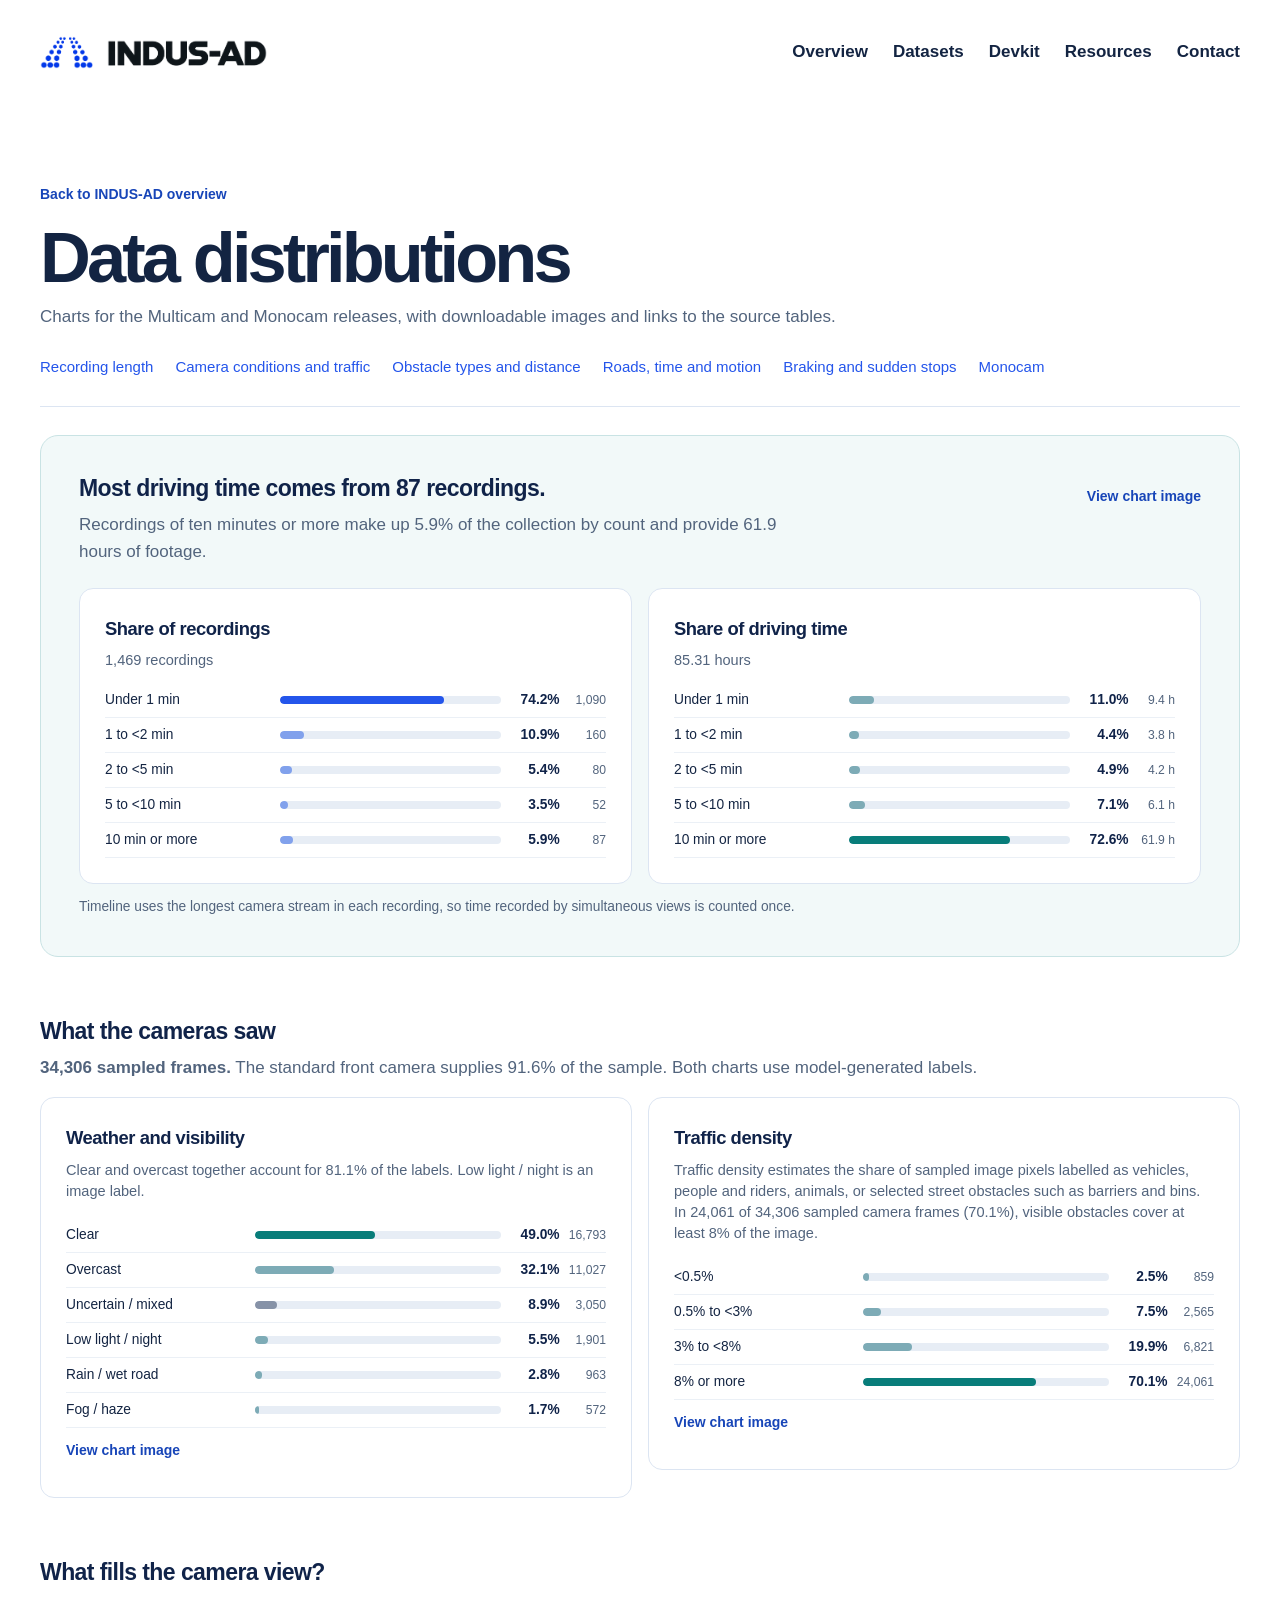
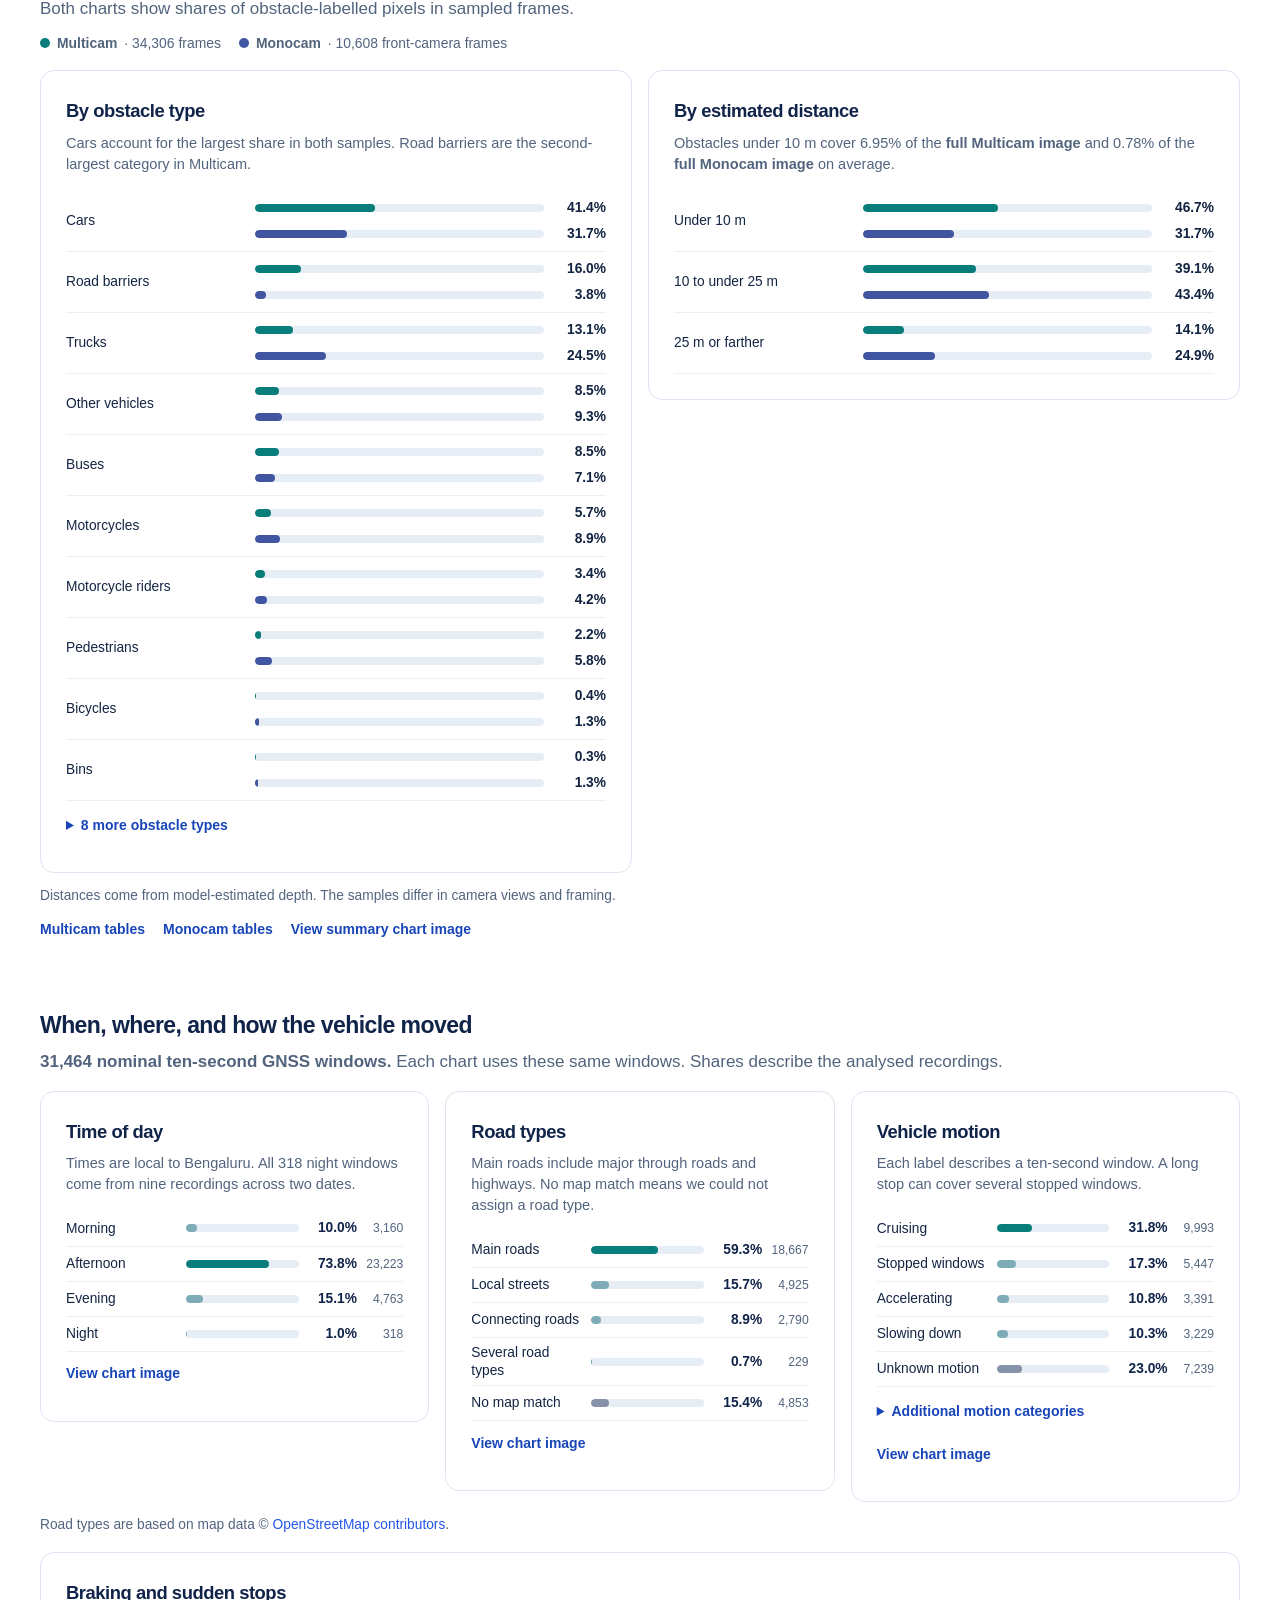
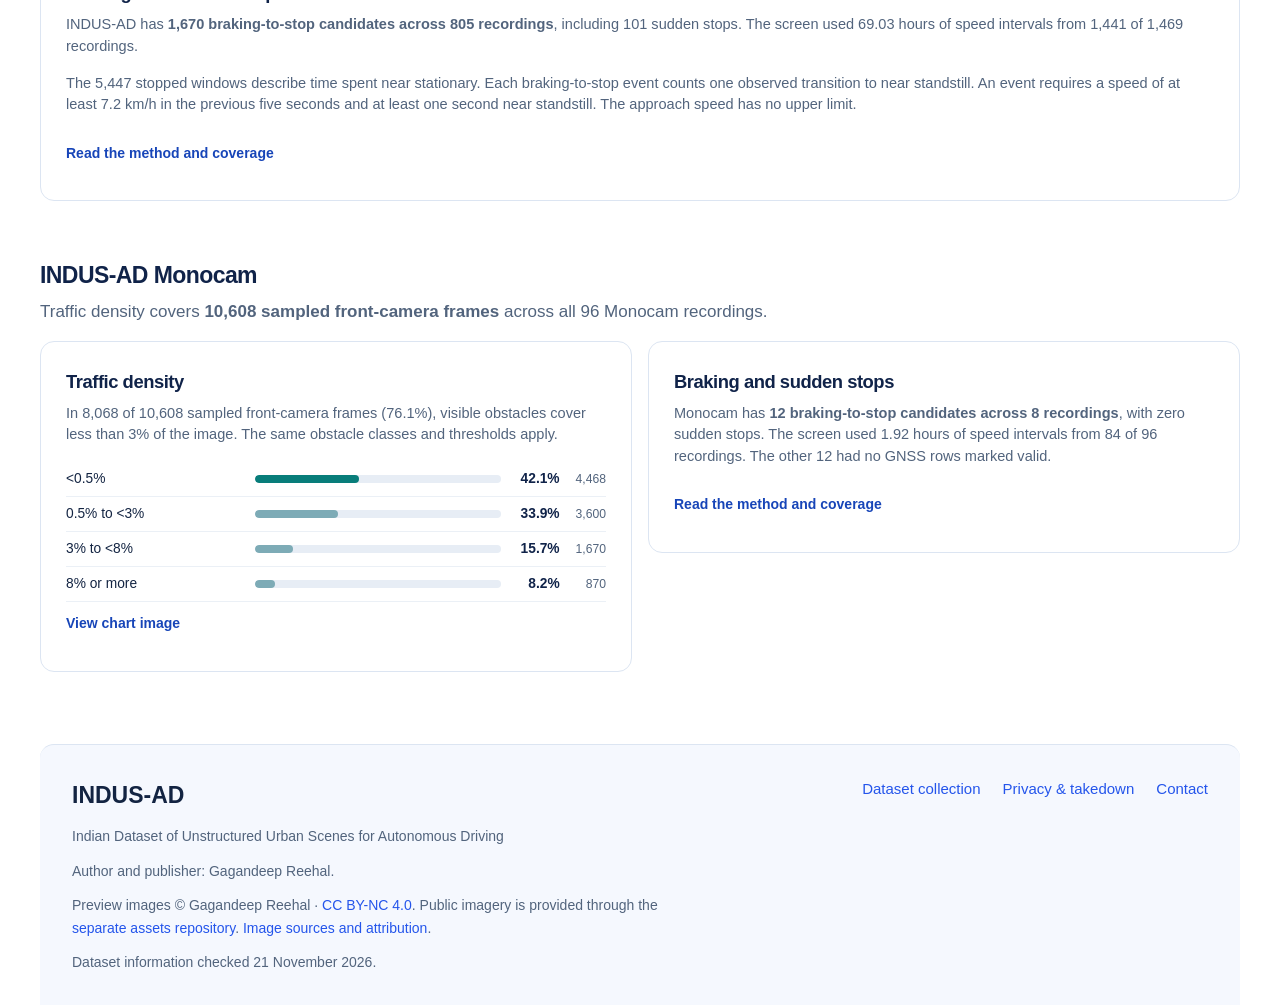
==== distributions.html @ 6dfe4155 "Move dataset distributions to a dedicated page" ====
<!doctype html>
<html lang="en"><head><meta charset="utf-8"><meta name="viewport" content="width=device-width,initial-scale=1"><meta name="description" content="Explore the distributions of recording lengths, camera conditions, obstacles, and vehicle motion in INDUS-AD."><title>Data distributions | INDUS-AD</title><link rel="stylesheet" href="styles.css?v=distributions-page-v1"></head>
<body><a class="skip" href="#main">Skip to content</a><header class="wrap"><a class="brand" href="index.html" aria-label="INDUS-AD home"><span class="brand-symbol" aria-hidden="true"></span><span class="brand-text"><span class="brand-wordmark" aria-hidden="true"></span></span></a><nav aria-label="Main navigation"><a href="index.html#overview">Overview</a><a href="index.html#datasets">Datasets</a><a href="index.html#devkit">Devkit</a><a href="index.html#resources">Resources</a><a href="index.html#contact">Contact</a></nav></header>
<main id="main" class="wrap distribution-section distribution-page">
  <div class="distribution-page-intro">
    <a class="distribution-download" href="index.html#data-distributions">Back to INDUS-AD overview</a>
    <h1>Data distributions</h1>
    <p>Charts for the Multicam and Monocam releases, with downloadable images and links to the source tables.</p>
  </div>
  <nav class="contents" aria-label="On this page">
    <a href="#distribution-length">Recording length</a>
    <a href="#distribution-camera">Camera conditions and traffic</a>
    <a href="#obstacle-types-and-depth">Obstacle types and distance</a>
    <a href="#distribution-gnss">Roads, time and motion</a>
    <a href="#multicam-stop-candidates">Braking and sudden stops</a>
    <a href="#monocam-distributions">Monocam</a>
  </nav>
  <section class="distribution-duration" aria-labelledby="distribution-length">
    <div class="distribution-duration-header">
      <div><h3 id="distribution-length">Most driving time comes from 87 recordings.</h3><p>Recordings of ten minutes or more make up 5.9% of the collection by count and provide 61.9 hours of footage.</p></div>
      <a class="distribution-download" href="assets/distribution/indus-ad-recording-duration.png">View chart image<span class="distribution-visually-hidden"> for recording length</span></a>
    </div>
<div class="distribution-grid distribution-length-grid">
    <article class="distribution-card"><h4>Share of recordings</h4><p class="distribution-card-note">1,469 recordings</p>
      <dl class="distribution-plot">
        <div class="distribution-row"><dt>Under 1 min</dt><dd><span class="distribution-track is-count is-highlighted" aria-hidden="true"><span style="--share:74.2001%"></span></span><span class="distribution-value"><strong>74.2%</strong><span>1,090</span></span></dd></div>
        <div class="distribution-row"><dt>1 to &lt;2 min</dt><dd><span class="distribution-track is-count" aria-hidden="true"><span style="--share:10.8918%"></span></span><span class="distribution-value"><strong>10.9%</strong><span>160</span></span></dd></div>
        <div class="distribution-row"><dt>2 to &lt;5 min</dt><dd><span class="distribution-track is-count" aria-hidden="true"><span style="--share:5.4459%"></span></span><span class="distribution-value"><strong>5.4%</strong><span>80</span></span></dd></div>
        <div class="distribution-row"><dt>5 to &lt;10 min</dt><dd><span class="distribution-track is-count" aria-hidden="true"><span style="--share:3.5398%"></span></span><span class="distribution-value"><strong>3.5%</strong><span>52</span></span></dd></div>
        <div class="distribution-row"><dt>10 min or more</dt><dd><span class="distribution-track is-count" aria-hidden="true"><span style="--share:5.9224%"></span></span><span class="distribution-value"><strong>5.9%</strong><span>87</span></span></dd></div>
      </dl>
    </article>
    <article class="distribution-card"><h4>Share of driving time</h4><p class="distribution-card-note">85.31 hours</p>
      <dl class="distribution-plot">
        <div class="distribution-row"><dt>Under 1 min</dt><dd><span class="distribution-track is-time" aria-hidden="true"><span style="--share:11.0241%"></span></span><span class="distribution-value"><strong>11.0%</strong><span>9.4 h</span></span></dd></div>
        <div class="distribution-row"><dt>1 to &lt;2 min</dt><dd><span class="distribution-track is-time" aria-hidden="true"><span style="--share:4.4006%"></span></span><span class="distribution-value"><strong>4.4%</strong><span>3.8 h</span></span></dd></div>
        <div class="distribution-row"><dt>2 to &lt;5 min</dt><dd><span class="distribution-track is-time" aria-hidden="true"><span style="--share:4.8939%"></span></span><span class="distribution-value"><strong>4.9%</strong><span>4.2 h</span></span></dd></div>
        <div class="distribution-row"><dt>5 to &lt;10 min</dt><dd><span class="distribution-track is-time" aria-hidden="true"><span style="--share:7.1203%"></span></span><span class="distribution-value"><strong>7.1%</strong><span>6.1 h</span></span></dd></div>
        <div class="distribution-row"><dt>10 min or more</dt><dd><span class="distribution-track is-time is-highlighted" aria-hidden="true"><span style="--share:72.5611%"></span></span><span class="distribution-value"><strong>72.6%</strong><span>61.9 h</span></span></dd></div>
      </dl>
    </article>
    </div>
    <p class="distribution-footnote">Timeline uses the longest camera stream in each recording, so time recorded by simultaneous views is counted once.</p>
  </section>

  <section class="distribution-group" aria-labelledby="distribution-camera">
    <h3 id="distribution-camera">What the cameras saw</h3>
    <p class="distribution-sample"><strong>34,306 sampled frames.</strong> The standard front camera supplies 91.6% of the sample. Both charts use model-generated labels.</p>
    <div class="distribution-grid">
    <article class="distribution-card" aria-labelledby="indus-ad-camera-conditions">
      <h4 id="indus-ad-camera-conditions">Weather and visibility</h4>
      <p class="distribution-card-note">Clear and overcast together account for 81.1% of the labels. Low light / night is an image label.</p>
      <dl class="distribution-plot">
        <div class="distribution-row"><dt>Clear</dt><dd><span class="distribution-track is-highlighted" aria-hidden="true"><span style="--share:48.9506%"></span></span><span class="distribution-value"><strong>49.0%</strong><span>16,793</span></span></dd></div>
        <div class="distribution-row"><dt>Overcast</dt><dd><span class="distribution-track" aria-hidden="true"><span style="--share:32.1431%"></span></span><span class="distribution-value"><strong>32.1%</strong><span>11,027</span></span></dd></div>
        <div class="distribution-row"><dt>Uncertain / mixed</dt><dd><span class="distribution-track is-unknown" aria-hidden="true"><span style="--share:8.8906%"></span></span><span class="distribution-value"><strong>8.9%</strong><span>3,050</span></span></dd></div>
        <div class="distribution-row"><dt>Low light / night</dt><dd><span class="distribution-track" aria-hidden="true"><span style="--share:5.5413%"></span></span><span class="distribution-value"><strong>5.5%</strong><span>1,901</span></span></dd></div>
        <div class="distribution-row"><dt>Rain / wet road</dt><dd><span class="distribution-track" aria-hidden="true"><span style="--share:2.8071%"></span></span><span class="distribution-value"><strong>2.8%</strong><span>963</span></span></dd></div>
        <div class="distribution-row"><dt>Fog / haze</dt><dd><span class="distribution-track" aria-hidden="true"><span style="--share:1.6673%"></span></span><span class="distribution-value"><strong>1.7%</strong><span>572</span></span></dd></div>
      </dl>
      <a class="distribution-download" href="assets/distribution/indus-ad-camera-conditions.png">View chart image<span class="distribution-visually-hidden"> for weather and visibility</span></a>
    </article>
    <article class="distribution-card" aria-labelledby="indus-ad-traffic-density">
      <h4 id="indus-ad-traffic-density">Traffic density</h4>
      <p class="distribution-card-note">Traffic density estimates the share of sampled image pixels labelled as vehicles, people and riders, animals, or selected street obstacles such as barriers and bins. In 24,061 of 34,306 sampled camera frames (70.1%), visible obstacles cover at least 8% of the image.</p>
      <dl class="distribution-plot">
        <div class="distribution-row"><dt>&lt;0.5%</dt><dd><span class="distribution-track" aria-hidden="true"><span style="--share:2.5039%"></span></span><span class="distribution-value"><strong>2.5%</strong><span>859</span></span></dd></div>
        <div class="distribution-row"><dt>0.5% to &lt;3%</dt><dd><span class="distribution-track" aria-hidden="true"><span style="--share:7.4768%"></span></span><span class="distribution-value"><strong>7.5%</strong><span>2,565</span></span></dd></div>
        <div class="distribution-row"><dt>3% to &lt;8%</dt><dd><span class="distribution-track" aria-hidden="true"><span style="--share:19.8828%"></span></span><span class="distribution-value"><strong>19.9%</strong><span>6,821</span></span></dd></div>
        <div class="distribution-row"><dt>8% or more</dt><dd><span class="distribution-track is-highlighted" aria-hidden="true"><span style="--share:70.1364%"></span></span><span class="distribution-value"><strong>70.1%</strong><span>24,061</span></span></dd></div>
      </dl>
      <a class="distribution-download" href="assets/distribution/indus-ad-traffic-density.png">View chart image<span class="distribution-visually-hidden"> for traffic density</span></a>
    </article>
    </div>
  </section>

  <section id="obstacle-types-and-depth" class="distribution-group" aria-labelledby="obstacle-types-depth-heading">
    <h3 id="obstacle-types-depth-heading">What fills the camera view?</h3>
    <p class="distribution-sample">Both charts show shares of obstacle-labelled pixels in sampled frames.</p>
    <p class="obstacle-series"><span><i aria-hidden="true"></i><strong>Multicam</strong> · 34,306 frames</span><span><i aria-hidden="true"></i><strong>Monocam</strong> · 10,608 front-camera frames</span></p>
    <div class="distribution-grid obstacle-grid">
      <article class="distribution-card" aria-labelledby="obstacle-by-type">
        <h4 id="obstacle-by-type">By obstacle type</h4>
        <p class="distribution-card-note">Cars account for the largest share in both samples. Road barriers are the second-largest category in Multicam.</p>
        <dl class="distribution-plot">
          <div class="distribution-row"><dt>Cars</dt><dd>
            <div class="obstacle-bar"><span class="distribution-visually-hidden">Multicam</span><span class="distribution-track" aria-hidden="true"><span style="--share:41.35824%"></span></span><strong>41.4%</strong></div>
            <div class="obstacle-bar"><span class="distribution-visually-hidden">Monocam</span><span class="distribution-track" aria-hidden="true"><span style="--share:31.73736%"></span></span><strong>31.7%</strong></div>
          </dd></div>
          <div class="distribution-row"><dt>Road barriers</dt><dd>
            <div class="obstacle-bar"><span class="distribution-visually-hidden">Multicam</span><span class="distribution-track" aria-hidden="true"><span style="--share:15.95121%"></span></span><strong>16.0%</strong></div>
            <div class="obstacle-bar"><span class="distribution-visually-hidden">Monocam</span><span class="distribution-track" aria-hidden="true"><span style="--share:3.79525%"></span></span><strong>3.8%</strong></div>
          </dd></div>
          <div class="distribution-row"><dt>Trucks</dt><dd>
            <div class="obstacle-bar"><span class="distribution-visually-hidden">Multicam</span><span class="distribution-track" aria-hidden="true"><span style="--share:13.11931%"></span></span><strong>13.1%</strong></div>
            <div class="obstacle-bar"><span class="distribution-visually-hidden">Monocam</span><span class="distribution-track" aria-hidden="true"><span style="--share:24.47893%"></span></span><strong>24.5%</strong></div>
          </dd></div>
          <div class="distribution-row"><dt>Other vehicles</dt><dd>
            <div class="obstacle-bar"><span class="distribution-visually-hidden">Multicam</span><span class="distribution-track" aria-hidden="true"><span style="--share:8.53051%"></span></span><strong>8.5%</strong></div>
            <div class="obstacle-bar"><span class="distribution-visually-hidden">Monocam</span><span class="distribution-track" aria-hidden="true"><span style="--share:9.27227%"></span></span><strong>9.3%</strong></div>
          </dd></div>
          <div class="distribution-row"><dt>Buses</dt><dd>
            <div class="obstacle-bar"><span class="distribution-visually-hidden">Multicam</span><span class="distribution-track" aria-hidden="true"><span style="--share:8.47245%"></span></span><strong>8.5%</strong></div>
            <div class="obstacle-bar"><span class="distribution-visually-hidden">Monocam</span><span class="distribution-track" aria-hidden="true"><span style="--share:7.12486%"></span></span><strong>7.1%</strong></div>
          </dd></div>
          <div class="distribution-row"><dt>Motorcycles</dt><dd>
            <div class="obstacle-bar"><span class="distribution-visually-hidden">Multicam</span><span class="distribution-track" aria-hidden="true"><span style="--share:5.72978%"></span></span><strong>5.7%</strong></div>
            <div class="obstacle-bar"><span class="distribution-visually-hidden">Monocam</span><span class="distribution-track" aria-hidden="true"><span style="--share:8.87307%"></span></span><strong>8.9%</strong></div>
          </dd></div>
          <div class="distribution-row"><dt>Motorcycle riders</dt><dd>
            <div class="obstacle-bar"><span class="distribution-visually-hidden">Multicam</span><span class="distribution-track" aria-hidden="true"><span style="--share:3.42785%"></span></span><strong>3.4%</strong></div>
            <div class="obstacle-bar"><span class="distribution-visually-hidden">Monocam</span><span class="distribution-track" aria-hidden="true"><span style="--share:4.22198%"></span></span><strong>4.2%</strong></div>
          </dd></div>
          <div class="distribution-row"><dt>Pedestrians</dt><dd>
            <div class="obstacle-bar"><span class="distribution-visually-hidden">Multicam</span><span class="distribution-track" aria-hidden="true"><span style="--share:2.20844%"></span></span><strong>2.2%</strong></div>
            <div class="obstacle-bar"><span class="distribution-visually-hidden">Monocam</span><span class="distribution-track" aria-hidden="true"><span style="--share:5.81329%"></span></span><strong>5.8%</strong></div>
          </dd></div>
          <div class="distribution-row"><dt>Bicycles</dt><dd>
            <div class="obstacle-bar"><span class="distribution-visually-hidden">Multicam</span><span class="distribution-track" aria-hidden="true"><span style="--share:0.42766%"></span></span><strong>0.4%</strong></div>
            <div class="obstacle-bar"><span class="distribution-visually-hidden">Monocam</span><span class="distribution-track" aria-hidden="true"><span style="--share:1.33196%"></span></span><strong>1.3%</strong></div>
          </dd></div>
          <div class="distribution-row"><dt>Bins</dt><dd>
            <div class="obstacle-bar"><span class="distribution-visually-hidden">Multicam</span><span class="distribution-track" aria-hidden="true"><span style="--share:0.26615%"></span></span><strong>0.3%</strong></div>
            <div class="obstacle-bar"><span class="distribution-visually-hidden">Monocam</span><span class="distribution-track" aria-hidden="true"><span style="--share:1.25368%"></span></span><strong>1.3%</strong></div>
          </dd></div>
        </dl>
        <details class="distribution-details">
          <summary>8 more obstacle types</summary>
          <dl class="distribution-plot">
            <div class="distribution-row"><dt>Cyclists</dt><dd>
              <div class="obstacle-bar"><span class="distribution-visually-hidden">Multicam</span><span class="distribution-track" aria-hidden="true"><span style="--share:0.21154%"></span></span><strong>0.2%</strong></div>
              <div class="obstacle-bar"><span class="distribution-visually-hidden">Monocam</span><span class="distribution-track" aria-hidden="true"><span style="--share:0.90882%"></span></span><strong>0.9%</strong></div>
            </dd></div>
            <div class="distribution-row"><dt>Other riders</dt><dd>
              <div class="obstacle-bar"><span class="distribution-visually-hidden">Multicam</span><span class="distribution-track" aria-hidden="true"><span style="--share:0.08562%"></span></span><strong>&lt;0.1%</strong></div>
              <div class="obstacle-bar"><span class="distribution-visually-hidden">Monocam</span><span class="distribution-track" aria-hidden="true"><span style="--share:0.08832%"></span></span><strong>&lt;0.1%</strong></div>
            </dd></div>
            <div class="distribution-row"><dt>Slow wheeled vehicles</dt><dd>
              <div class="obstacle-bar"><span class="distribution-visually-hidden">Multicam</span><span class="distribution-track" aria-hidden="true"><span style="--share:0.12474%"></span></span><strong>0.1%</strong></div>
              <div class="obstacle-bar"><span class="distribution-visually-hidden">Monocam</span><span class="distribution-track" aria-hidden="true"><span style="--share:0.46331%"></span></span><strong>0.5%</strong></div>
            </dd></div>
            <div class="distribution-row"><dt>Ground animals</dt><dd>
              <div class="obstacle-bar"><span class="distribution-visually-hidden">Multicam</span><span class="distribution-track" aria-hidden="true"><span style="--share:0.02039%"></span></span><strong>&lt;0.1%</strong></div>
              <div class="obstacle-bar"><span class="distribution-visually-hidden">Monocam</span><span class="distribution-track" aria-hidden="true"><span style="--share:0.60222%"></span></span><strong>0.6%</strong></div>
            </dd></div>
            <div class="distribution-row"><dt>Birds</dt><dd>
              <div class="obstacle-bar"><span class="distribution-visually-hidden">Multicam</span><span class="distribution-track" aria-hidden="true"><span style="--share:0.00249%"></span></span><strong>&lt;0.1%</strong></div>
              <div class="obstacle-bar"><span class="distribution-visually-hidden">Monocam</span><span class="distribution-track" aria-hidden="true"><span style="--share:0.02910%"></span></span><strong>&lt;0.1%</strong></div>
            </dd></div>
            <div class="distribution-row"><dt>Caravans</dt><dd>
              <div class="obstacle-bar"><span class="distribution-visually-hidden">Multicam</span><span class="distribution-track" aria-hidden="true"><span style="--share:0.03092%"></span></span><strong>&lt;0.1%</strong></div>
              <div class="obstacle-bar"><span class="distribution-visually-hidden">Monocam</span><span class="distribution-track" aria-hidden="true"><span style="--share:0.00005%"></span></span><strong>&lt;0.1%</strong></div>
            </dd></div>
            <div class="distribution-row"><dt>Trailers</dt><dd>
              <div class="obstacle-bar"><span class="distribution-visually-hidden">Multicam</span><span class="distribution-track" aria-hidden="true"><span style="--share:0.01275%"></span></span><strong>&lt;0.1%</strong></div>
              <div class="obstacle-bar"><span class="distribution-visually-hidden">Monocam</span><span class="distribution-track" aria-hidden="true"><span style="--share:0.00470%"></span></span><strong>&lt;0.1%</strong></div>
            </dd></div>
            <div class="distribution-row"><dt>Rail vehicles</dt><dd>
              <div class="obstacle-bar"><span class="distribution-visually-hidden">Multicam</span><span class="distribution-track" aria-hidden="true"><span style="--share:0.01996%"></span></span><strong>&lt;0.1%</strong></div>
              <div class="obstacle-bar"><span class="distribution-visually-hidden">Monocam</span><span class="distribution-track" aria-hidden="true"><span style="--share:0.00082%"></span></span><strong>&lt;0.1%</strong></div>
            </dd></div>
          </dl>
        </details>
      </article>
      <article class="distribution-card" aria-labelledby="obstacle-by-distance">
        <h4 id="obstacle-by-distance">By estimated distance</h4>
        <p class="distribution-card-note">Obstacles under 10 m cover 6.95% of the <strong>full Multicam image</strong> and 0.78% of the <strong>full Monocam image</strong> on average.</p>
        <dl class="distribution-plot">
        <div class="distribution-row"><dt>Under 10 m</dt><dd>
          <div class="obstacle-bar"><span class="distribution-visually-hidden">Multicam</span><span class="distribution-track" aria-hidden="true"><span style="--share:46.74202%"></span></span><strong>46.7%</strong></div>
          <div class="obstacle-bar"><span class="distribution-visually-hidden">Monocam</span><span class="distribution-track" aria-hidden="true"><span style="--share:31.69017%"></span></span><strong>31.7%</strong></div>
        </dd></div>
        <div class="distribution-row"><dt>10 to under 25 m</dt><dd>
          <div class="obstacle-bar"><span class="distribution-visually-hidden">Multicam</span><span class="distribution-track" aria-hidden="true"><span style="--share:39.11504%"></span></span><strong>39.1%</strong></div>
          <div class="obstacle-bar"><span class="distribution-visually-hidden">Monocam</span><span class="distribution-track" aria-hidden="true"><span style="--share:43.42928%"></span></span><strong>43.4%</strong></div>
        </dd></div>
        <div class="distribution-row"><dt>25 m or farther</dt><dd>
          <div class="obstacle-bar"><span class="distribution-visually-hidden">Multicam</span><span class="distribution-track" aria-hidden="true"><span style="--share:14.14294%"></span></span><strong>14.1%</strong></div>
          <div class="obstacle-bar"><span class="distribution-visually-hidden">Monocam</span><span class="distribution-track" aria-hidden="true"><span style="--share:24.88055%"></span></span><strong>24.9%</strong></div>
        </dd></div>
        </dl>
      </article>
    </div>
    <p class="distribution-footnote">Distances come from model-estimated depth. The samples differ in camera views and framing.</p>
    <div class="obstacle-downloads">
      <a class="distribution-download" href="https://huggingface.co/datasets/gagandeepreehal/indus-ad/tree/main/data/annotations/scenario/depth-aware/v1">Multicam tables</a>
      <a class="distribution-download" href="https://huggingface.co/datasets/gagandeepreehal/indus-ad-monocam/tree/main/data/annotations/scenario/depth-aware/v1">Monocam tables</a>
      <a class="distribution-download" href="assets/distribution/obstacle-type-and-distance.png">View summary chart image</a>
    </div>
  </section>

  <section class="distribution-group" aria-labelledby="distribution-gnss">
    <h3 id="distribution-gnss">When, where, and how the vehicle moved</h3>
    <p class="distribution-sample"><strong>31,464 nominal ten-second GNSS windows.</strong> Each chart uses these same windows. Shares describe the analysed recordings.</p>
    <div class="distribution-grid distribution-grid-three">
    <article class="distribution-card" aria-labelledby="indus-ad-time-of-day">
      <h4 id="indus-ad-time-of-day">Time of day</h4>
      <p class="distribution-card-note">Times are local to Bengaluru. All 318 night windows come from nine recordings across two dates.</p>
      <dl class="distribution-plot">
        <div class="distribution-row"><dt>Morning</dt><dd><span class="distribution-track" aria-hidden="true"><span style="--share:10.0432%"></span></span><span class="distribution-value"><strong>10.0%</strong><span>3,160</span></span></dd></div>
        <div class="distribution-row"><dt>Afternoon</dt><dd><span class="distribution-track is-highlighted" aria-hidden="true"><span style="--share:73.8082%"></span></span><span class="distribution-value"><strong>73.8%</strong><span>23,223</span></span></dd></div>
        <div class="distribution-row"><dt>Evening</dt><dd><span class="distribution-track" aria-hidden="true"><span style="--share:15.1379%"></span></span><span class="distribution-value"><strong>15.1%</strong><span>4,763</span></span></dd></div>
        <div class="distribution-row"><dt>Night</dt><dd><span class="distribution-track" aria-hidden="true"><span style="--share:1.0107%"></span></span><span class="distribution-value"><strong>1.0%</strong><span>318</span></span></dd></div>
      </dl>
      <a class="distribution-download" href="assets/distribution/indus-ad-time-of-day.png">View chart image<span class="distribution-visually-hidden"> for time of day</span></a>
    </article>
    <article class="distribution-card" aria-labelledby="indus-ad-road-context">
      <h4 id="indus-ad-road-context">Road types</h4>
      <p class="distribution-card-note">Main roads include major through roads and highways. No map match means we could not assign a road type.</p>
      <dl class="distribution-plot">
        <div class="distribution-row"><dt>Main roads</dt><dd><span class="distribution-track is-highlighted" aria-hidden="true"><span style="--share:59.3281%"></span></span><span class="distribution-value"><strong>59.3%</strong><span>18,667</span></span></dd></div>
        <div class="distribution-row"><dt>Local streets</dt><dd><span class="distribution-track" aria-hidden="true"><span style="--share:15.6528%"></span></span><span class="distribution-value"><strong>15.7%</strong><span>4,925</span></span></dd></div>
        <div class="distribution-row"><dt>Connecting roads</dt><dd><span class="distribution-track" aria-hidden="true"><span style="--share:8.8673%"></span></span><span class="distribution-value"><strong>8.9%</strong><span>2,790</span></span></dd></div>
        <div class="distribution-row"><dt>Several road types</dt><dd><span class="distribution-track" aria-hidden="true"><span style="--share:0.7278%"></span></span><span class="distribution-value"><strong>0.7%</strong><span>229</span></span></dd></div>
        <div class="distribution-row"><dt>No map match</dt><dd><span class="distribution-track is-unknown" aria-hidden="true"><span style="--share:15.4240%"></span></span><span class="distribution-value"><strong>15.4%</strong><span>4,853</span></span></dd></div>
      </dl>
      <a class="distribution-download" href="assets/distribution/indus-ad-road-context.png">View chart image<span class="distribution-visually-hidden"> for road types</span></a>
    </article>
    <article class="distribution-card" aria-labelledby="indus-ad-gnss-motion">
      <h4 id="indus-ad-gnss-motion">Vehicle motion</h4>
      <p class="distribution-card-note">Each label describes a ten-second window. A long stop can cover several stopped windows.</p>
      <dl class="distribution-plot">
        <div class="distribution-row"><dt>Cruising</dt><dd><span class="distribution-track is-highlighted" aria-hidden="true"><span style="--share:31.7601%"></span></span><span class="distribution-value"><strong>31.8%</strong><span>9,993</span></span></dd></div>
        <div class="distribution-row"><dt>Stopped windows</dt><dd><span class="distribution-track" aria-hidden="true"><span style="--share:17.3118%"></span></span><span class="distribution-value"><strong>17.3%</strong><span>5,447</span></span></dd></div>
        <div class="distribution-row"><dt>Accelerating</dt><dd><span class="distribution-track" aria-hidden="true"><span style="--share:10.7774%"></span></span><span class="distribution-value"><strong>10.8%</strong><span>3,391</span></span></dd></div>
        <div class="distribution-row"><dt>Slowing down</dt><dd><span class="distribution-track" aria-hidden="true"><span style="--share:10.2625%"></span></span><span class="distribution-value"><strong>10.3%</strong><span>3,229</span></span></dd></div>
        <div class="distribution-row"><dt>Unknown motion</dt><dd><span class="distribution-track is-unknown" aria-hidden="true"><span style="--share:23.0072%"></span></span><span class="distribution-value"><strong>23.0%</strong><span>7,239</span></span></dd></div>
      </dl>
      <details class="distribution-details"><summary>Additional motion categories</summary>
      <dl class="distribution-plot">
        <div class="distribution-row"><dt>Other motion</dt><dd><span class="distribution-track" aria-hidden="true"><span style="--share:2.8445%"></span></span><span class="distribution-value"><strong>2.8%</strong><span>895</span></span></dd></div>
        <div class="distribution-row"><dt>Stopping windows</dt><dd><span class="distribution-track" aria-hidden="true"><span style="--share:2.2534%"></span></span><span class="distribution-value"><strong>2.3%</strong><span>709</span></span></dd></div>
        <div class="distribution-row"><dt>Starting</dt><dd><span class="distribution-track" aria-hidden="true"><span style="--share:1.6686%"></span></span><span class="distribution-value"><strong>1.7%</strong><span>525</span></span></dd></div>
        <div class="distribution-row"><dt>Left turn</dt><dd><span class="distribution-track" aria-hidden="true"><span style="--share:0.0604%"></span></span><span class="distribution-value"><strong>0.1%</strong><span>19</span></span></dd></div>
        <div class="distribution-row"><dt>Right turn</dt><dd><span class="distribution-track" aria-hidden="true"><span style="--share:0.0509%"></span></span><span class="distribution-value"><strong>0.1%</strong><span>16</span></span></dd></div>
        <div class="distribution-row"><dt>U-turn</dt><dd><span class="distribution-track" aria-hidden="true"><span style="--share:0.0032%"></span></span><span class="distribution-value"><strong>&lt;0.1%</strong><span>1</span></span></dd></div>
      </dl>
      </details>
      <a class="distribution-download" href="assets/distribution/indus-ad-gnss-motion.png">View chart image<span class="distribution-visually-hidden"> for vehicle motion</span></a>
    </article>
    </div>
    <p class="distribution-footnote">Road types are based on map data © <a href="https://www.openstreetmap.org/copyright">OpenStreetMap contributors</a>.</p>
  </section>

  <article id="multicam-stop-candidates" class="distribution-card" aria-labelledby="multicam-stops-heading">
    <h4 id="multicam-stops-heading">Braking and sudden stops</h4>
    <p class="distribution-card-note">INDUS-AD has <strong>1,670 braking-to-stop candidates across 805 recordings</strong>, including 101 sudden stops. The screen used 69.03 hours of speed intervals from 1,441 of 1,469 recordings.</p>
    <p class="distribution-card-note">The 5,447 stopped windows describe time spent near stationary. Each braking-to-stop event counts one observed transition to near standstill. An event requires a speed of at least 7.2 km/h in the previous five seconds and at least one second near standstill. The approach speed has no upper limit.</p>
    <a class="distribution-download" href="https://huggingface.co/datasets/gagandeepreehal/indus-ad#traffic-density-and-stop-candidates">Read the method and coverage</a>
  </article>

  <section id="monocam-distributions" class="distribution-group" aria-labelledby="distribution-monocam">
    <h3 id="distribution-monocam">INDUS-AD Monocam</h3>
    <p class="distribution-sample">Traffic density covers <strong>10,608 sampled front-camera frames</strong> across all 96 Monocam recordings.</p>
    <div class="distribution-grid">
    <article class="distribution-card" aria-labelledby="monocam-traffic-density">
      <h4 id="monocam-traffic-density">Traffic density</h4>
      <p class="distribution-card-note">In 8,068 of 10,608 sampled front-camera frames (76.1%), visible obstacles cover less than 3% of the image. The same obstacle classes and thresholds apply.</p>
      <dl class="distribution-plot">
        <div class="distribution-row"><dt>&lt;0.5%</dt><dd><span class="distribution-track is-highlighted" aria-hidden="true"><span style="--share:42.1192%"></span></span><span class="distribution-value"><strong>42.1%</strong><span>4,468</span></span></dd></div>
        <div class="distribution-row"><dt>0.5% to &lt;3%</dt><dd><span class="distribution-track" aria-hidden="true"><span style="--share:33.9367%"></span></span><span class="distribution-value"><strong>33.9%</strong><span>3,600</span></span></dd></div>
        <div class="distribution-row"><dt>3% to &lt;8%</dt><dd><span class="distribution-track" aria-hidden="true"><span style="--share:15.7428%"></span></span><span class="distribution-value"><strong>15.7%</strong><span>1,670</span></span></dd></div>
        <div class="distribution-row"><dt>8% or more</dt><dd><span class="distribution-track" aria-hidden="true"><span style="--share:8.2014%"></span></span><span class="distribution-value"><strong>8.2%</strong><span>870</span></span></dd></div>
      </dl>
      <a class="distribution-download" href="assets/distribution/indus-ad-monocam-traffic-density.png">View chart image<span class="distribution-visually-hidden"> for Monocam traffic density</span></a>
    </article>
    <article class="distribution-card" aria-labelledby="monocam-stops">
      <h4 id="monocam-stops">Braking and sudden stops</h4>
      <p class="distribution-card-note">Monocam has <strong>12 braking-to-stop candidates across 8 recordings</strong>, with zero sudden stops. The screen used 1.92 hours of speed intervals from 84 of 96 recordings. The other 12 had no GNSS rows marked valid.</p>
      <a class="distribution-download" href="https://huggingface.co/datasets/gagandeepreehal/indus-ad-monocam#traffic-density-and-stop-candidates">Read the method and coverage</a>
    </article>
    </div>
  </section>
</main>
<footer class="wrap"><div><strong>INDUS-AD</strong><p>Indian Dataset of Unstructured Urban Scenes for Autonomous Driving</p><p>Author and publisher: Gagandeep Reehal.</p><p>Preview images © Gagandeep Reehal · <a href="https://creativecommons.org/licenses/by-nc/4.0/">CC BY-NC 4.0</a>. Public imagery is provided through the <a href="https://huggingface.co/datasets/gagandeepreehal/indus-ad-assets">separate assets repository</a>. <a href="collateral/ASSET_SOURCES.html">Image sources and attribution</a>.</p><p>Dataset information checked 21 November 2026.</p></div><nav aria-label="Footer"><a href="https://huggingface.co/collections/gagandeepreehal/indus-ad-the-largest-indian-autonomous-driving-dataset-6a8f637b09378311848e9835">Dataset collection</a><a href="collateral/DATASET_PRIVACY_AND_TAKEDOWN.html">Privacy &amp; takedown</a><a href="index.html#contact">Contact</a></nav></footer><script src="site.js" defer></script></body></html>
---- styles.css ----
:root{--ink:#101820;--blue:#164bfa;--line:#d3d7df;--muted:#52606d;--navy:#091535}*{box-sizing:border-box}html{scroll-behavior:smooth;scroll-padding-top:30px}body{margin:0;background:#fff;color:var(--ink);font-family:Arial,Helvetica,sans-serif;font-size:17px;line-height:1.6}.wrap{width:min(1280px,calc(100% - 80px));margin-inline:auto}a{color:var(--blue);text-decoration:none}a:hover{text-decoration:underline;text-underline-offset:5px}a:focus-visible{outline:3px solid var(--blue);outline-offset:6px}.skip{position:absolute;top:-80px;left:20px;background:white;padding:12px;z-index:5}.skip:focus{top:10px}header{min-height:104px;display:flex;align-items:center;justify-content:space-between;border-bottom:1px solid var(--line)}.brand{display:flex;align-items:center}.brand img{width:220px;height:66px;object-fit:contain;object-position:left}nav{display:flex;gap:32px}header nav a{color:var(--ink);font-weight:600}h1,h2,h3,p,figure{margin:0}h1{font-size:clamp(48px,5.5vw,80px);line-height:1.01;letter-spacing:-.055em;font-weight:750}h2{font-size:clamp(32px,3vw,44px);line-height:1.12;letter-spacing:-.035em}h3{font-size:23px;line-height:1.3;letter-spacing:-.025em}p+p{margin-top:20px}.hero{display:grid;grid-template-columns:1fr 1.12fr;align-items:center;gap:54px;padding-top:74px;padding-bottom:76px}.lead{font-size:23px;line-height:1.45;margin-top:28px;max-width:490px}.actions{display:flex;flex-wrap:wrap;gap:14px;margin-top:36px}.button{display:inline-flex;align-items:center;justify-content:center;padding:15px 22px;background:var(--blue);color:white;border:1px solid var(--blue);font-size:17px;font-weight:700;line-height:1.4;transition:background .16s}.button:hover{background:#1036b7;text-decoration:none}.outline{color:var(--blue);background:white}.outline:hover{background:#eef2ff}.hero figure img{width:100%;height:auto;display:block}figcaption{font-size:14px;color:var(--muted);margin-top:12px}.features{border-top:1px solid var(--line);border-bottom:1px solid var(--line);padding-block:40px;display:grid;grid-template-columns:repeat(3,1fr);gap:44px}.features h2{font-size:25px;letter-spacing:-.03em;margin-bottom:15px}.story,.access{display:grid;grid-template-columns:.95fr 1.05fr;gap:100px;padding-block:90px}.story h2,.access h2{max-width:450px}.muted,.note{color:var(--muted)}.datasets{padding-top:20px;padding-bottom:65px}.datasets h2{margin-bottom:32px}.resource{display:grid;grid-template-columns:1fr 1.3fr auto;gap:24px;align-items:center;padding:22px 0;border-bottom:1px solid var(--line)}.resource a{font-weight:600}.note{font-size:15px;margin-top:20px}.research{padding-top:25px;padding-bottom:85px;display:grid;grid-template-columns:1fr 1fr;gap:72px;align-items:center}.research h2{margin-bottom:26px}.research img{display:block;width:100%;height:auto}.devkit{background:var(--navy);color:white;padding-block:64px}.devkit h2{max-width:1000px}.devkit p{max-width:900px;font-size:22px;margin-top:22px}.devkit .button{margin-top:28px}.light{background:white;color:var(--blue);border-color:white}.light:hover{background:#e9edff}.devkit .fine{font-size:14px;line-height:1.7;color:#c5cfe6;margin-top:26px}.text-link{display:inline-block;font-weight:700;margin-top:25px}footer{border-top:1px solid var(--line);padding-block:34px 44px;display:grid;grid-template-columns:1.2fr 1fr;gap:60px}footer strong{font-size:23px}footer p{font-size:14px;color:var(--muted);margin-top:12px}footer nav{font-size:15px;justify-content:flex-end;align-items:flex-start;gap:22px;flex-wrap:wrap}.sr-only{position:absolute;width:1px;height:1px;padding:0;margin:-1px;overflow:hidden;clip:rect(0,0,0,0);white-space:nowrap;border:0}@media(max-width:900px){.wrap{width:calc(100% - 40px)}.hero{gap:28px}.actions{gap:10px}.button{padding:13px 15px}.story,.access{gap:45px}.research{gap:35px}.features{gap:25px}footer{grid-template-columns:1fr}footer nav{justify-content:flex-start}}@media(max-width:620px){header{min-height:85px}.brand img{width:146px;height:45px}header nav{gap:16px;font-size:14px}.hero{grid-template-columns:1fr;padding-block:45px;gap:35px}h1{font-size:clamp(48px,11vw,68px)}.lead{font-size:21px}.actions{margin-top:26px}.features{grid-template-columns:1fr;gap:30px;padding-block:32px}.features h2{margin-bottom:10px}.story,.access,.research{grid-template-columns:1fr;gap:28px;padding-block:50px}.datasets{padding-block:15px 30px}.resource{grid-template-columns:1fr auto;gap:8px 16px}.resource h3{font-size:21px}.resource p{grid-column:1;grid-row:2;font-size:15px}.resource a{grid-column:2;grid-row:1 / 3;font-size:15px}.devkit{padding-block:45px}.devkit p{font-size:19px}footer{gap:24px}footer nav{gap:20px;font-size:14px}}@media(prefers-reduced-motion:reduce){html{scroll-behavior:auto}*{transition:none!important}}

/* Separate views of the original logo preserve its artwork and add breathing room. */
.brand{font-size:1px;gap:14em}.brand-symbol,.brand-wordmark{display:block;height:50em;background-image:url("assets/logo-sampled-perspective.png");background-repeat:no-repeat;background-size:220em 73.333em;flex-shrink:0}.brand-symbol{width:53em;background-position:-4em -12em}.brand-wordmark{width:160em;background-position:-58em -12em}@media(max-width:620px){.brand{font-size:.67px}}
.full-name{font-size:21px;line-height:1.45;font-weight:700;margin-top:26px;max-width:560px;letter-spacing:-.02em}.hero .lead{font-size:20px;margin-top:18px}.stats{display:grid;grid-template-columns:repeat(4,1fr);border-top:1px solid var(--line);border-bottom:1px solid var(--line);padding-block:32px;gap:26px}.stats strong{display:block;font-size:40px;line-height:1.2;letter-spacing:-.04em}.stats span{display:block;font-size:16px;color:var(--muted);margin-top:7px}.stat-note{font-size:14px;color:var(--muted);padding-top:18px}.contents{display:flex;flex-wrap:wrap;gap:12px 25px;padding-block:26px;border-bottom:1px solid var(--line);font-size:15px}.section{padding-block:70px;border-top:1px solid var(--line)}.section-heading{display:grid;grid-template-columns:1fr 1fr;gap:70px;margin-bottom:44px;align-items:start}.section-heading>p{color:var(--muted);font-size:20px}.section-deck{font-size:20px;line-height:1.5;color:var(--muted);margin-top:25px;max-width:850px}.story .section-deck{max-width:420px}.two-column{display:grid;grid-template-columns:1fr 1fr;gap:65px;align-items:start}.two-column h3,.media-pair h3,.access h3{margin-bottom:18px}.two-column p+h3,.access p+h3{margin-top:32px}.two-column img{width:100%;height:auto;display:block}.media-pair{display:grid;grid-template-columns:1.05fr 1fr;align-items:center;gap:65px;margin-top:60px}.media-pair img,.wide-media img{display:block;width:100%;height:auto}.wide-media{margin-top:45px}.wide-media img{max-height:670px;object-fit:contain;background:#091a28}.table-scroll{overflow-x:auto}table{border-collapse:collapse;width:100%;font-size:16px}caption{text-align:left;font-weight:700;font-size:20px;margin-bottom:20px}th,td{text-align:left;padding:15px 12px;border-bottom:1px solid var(--line)}th{background:#f3f6fc}code{font-family:ui-monospace,SFMono-Regular,Menlo,monospace;font-size:.86em;background:#eff3fa;padding:2px 4px;border-radius:3px;overflow-wrap:anywhere}.annotation-note{margin-top:45px;padding:30px 34px;border-left:3px solid var(--blue);background:#f4f7ff}.annotation-note h3{margin-bottom:16px}.annotation-note a{display:inline-block;margin-top:20px}.research-topics{display:grid;grid-template-columns:1fr 1fr;gap:40px 65px}.research-topics h3{margin-bottom:16px}.dataset-entry{display:grid;grid-template-columns:.65fr 1.35fr;gap:65px;padding-block:35px;border-bottom:1px solid var(--line)}.dataset-entry h3{font-size:29px}.dataset-kind{font-size:16px;color:var(--muted);margin-top:10px;max-width:270px}.dataset-entry a{display:inline-block;margin-top:18px;font-weight:700}.datasets .section-deck{margin-bottom:25px}.access-note{padding-left:18px;border-left:2px solid var(--blue);font-size:16px}.steps{padding:0;list-style:none;counter-reset:steps;display:grid;grid-template-columns:1fr 1fr;gap:35px 65px}.steps li{padding-top:20px;border-top:1px solid var(--line)}.steps h3{margin-bottom:15px}.devkit-details{display:grid;grid-template-columns:1fr 1fr;gap:65px;margin-top:45px}.devkit-details h3{color:white;font-size:25px}.devkit .devkit-details p{font-size:17px;margin-top:18px;color:#d9e1f1}.dark-outline{background:transparent;border-color:#a3b4da;color:white}.dark-outline:hover{background:#1d2d54}.devkit .fine a{color:#d6e2ff;text-decoration:underline;text-underline-offset:4px}.doc-list{border-top:1px solid var(--line)}.doc-list>a{display:grid;grid-template-columns:.7fr 1.3fr;gap:45px;padding:22px 0;border-bottom:1px solid var(--line)}.doc-list strong{font-size:20px}.doc-list span{color:var(--muted);font-size:16px}.doc-list>a:hover{background:#f5f7fc;text-decoration:none}.citation{border-top:1px solid var(--line);padding-block:55px 65px}.citation h2{font-size:32px;margin-bottom:25px}.citation p{max-width:960px}.access{padding-block:75px}.resource a,figcaption a{text-decoration:underline;text-underline-offset:3px}header nav{gap:25px}.doc-page{max-width:920px;margin:0 auto;padding:45px 28px 80px}.doc-page h1{font-size:44px;line-height:1.15;margin-block:36px 25px}.doc-page h2{font-size:30px;margin-block:40px 18px}.doc-page h3{margin-block:30px 15px}.doc-page pre{overflow:auto;padding:20px;background:#eff3fa;line-height:1.5}.doc-page pre code{padding:0}.doc-page ul,.doc-page ol{padding-left:25px}.doc-page li{margin-block:8px}.doc-page table{display:block;overflow-x:auto;margin-block:25px}.doc-page img{max-width:100%}.doc-source{font-size:14px;color:var(--muted);border-bottom:1px solid var(--line);padding-bottom:22px}.doc-page hr{border:0;border-top:1px solid var(--line);margin-block:35px}@media(max-width:900px){.section-heading,.two-column,.media-pair,.research-topics,.devkit-details{gap:35px}.dataset-entry{gap:35px}.stats strong{font-size:33px}.section{padding-block:50px}.hero{grid-template-columns:1fr 1fr;gap:30px}header nav{gap:17px;font-size:15px}.brand{font-size:.85px}.doc-list>a{gap:25px}}@media(max-width:620px){header{flex-wrap:wrap;gap:4px;padding-block:14px}header nav{font-size:13px;gap:14px}.brand{font-size:.64px}.hero{grid-template-columns:1fr}.full-name{font-size:20px;margin-top:23px}.hero .lead{font-size:19px}.stats{grid-template-columns:1fr 1fr;gap:26px}.stats strong{font-size:32px}.stats span{font-size:14px}.section-heading,.two-column,.media-pair,.research-topics,.dataset-entry,.steps,.devkit-details{grid-template-columns:1fr;gap:25px}.section-heading{margin-bottom:30px}.section-heading>p,.section-deck{font-size:18px}.media-pair{margin-top:35px}.dataset-entry{gap:18px}.dataset-entry h3{font-size:26px}.dataset-kind{max-width:none}.annotation-note{padding:23px 20px}.contents{font-size:14px;gap:12px 20px}.doc-list>a{grid-template-columns:1fr;gap:6px}.doc-list strong{font-size:19px}.citation h2{font-size:29px}.doc-page h1{font-size:34px}.doc-page{padding-inline:20px}.table-scroll td{min-width:125px}.wide-media{margin-top:30px}.doc-page pre{font-size:14px}.devkit-details{margin-top:30px}}

.photo-banner{margin-top:32px}.photo-banner>a{display:block}.photo-banner img{display:block;width:100%;height:auto}.photo-banner figcaption{margin-top:10px}.hero-banner-intro{grid-template-columns:1fr 1fr;align-items:start;padding-block:48px 58px;gap:65px}.hero-banner-intro h1{font-size:clamp(42px,4.6vw,68px);line-height:1.04}.hero-banner-intro .full-name{margin-top:0}.hero-banner-intro .actions{margin-top:24px}@media(max-width:620px){.photo-banner{margin-top:22px}.photo-banner figcaption{font-size:13px}.hero-banner-intro{grid-template-columns:1fr;gap:24px;padding-block:32px 40px}.hero-banner-intro h1{font-size:44px}.hero-banner-intro .full-name{font-size:19px}}

.photo-banner{width:100%;margin:0}.photo-banner img{width:100%;height:auto;display:block}.photo-banner>a{display:block}.hero-banner-intro{padding-top:52px}@media(max-width:620px){.photo-banner{margin:0;width:100%}.hero-banner-intro{padding-top:32px}}

.brand-text{display:flex;flex-direction:column;position:relative}.brand-author{font-size:12px;line-height:1.3;letter-spacing:.02em;color:var(--muted);margin-top:-10px;margin-left:1px;white-space:nowrap}.brand{align-items:center}.brand-symbol{align-self:center}@media(max-width:620px){.brand-author{font-size:10px;margin-top:-6px}.brand-text{padding-bottom:3px}}

.companion-metrics{display:grid;grid-template-columns:1fr 1fr;gap:50px;padding-block:30px;border-bottom:1px solid var(--line)}.companion-metric h2{font-size:19px;letter-spacing:-.02em;margin-bottom:22px}.companion-values{display:grid;grid-template-columns:repeat(3,1fr);gap:20px}.companion-values strong{display:block;font-size:28px;line-height:1.2;letter-spacing:-.035em}.companion-values span{display:block;font-size:14px;line-height:1.5;color:var(--muted);margin-top:8px}.companion-note{font-size:14px;color:var(--muted);padding-top:18px}.companion-note+.stat-note{padding-top:10px}@media(max-width:900px){.companion-metrics{gap:30px}.companion-values strong{font-size:24px}.companion-values{gap:12px}}@media(max-width:620px){.companion-metrics{grid-template-columns:1fr;gap:30px;padding-block:25px}.companion-metric+.companion-metric{padding-top:25px;border-top:1px solid var(--line)}.companion-values strong{font-size:25px}.companion-values span{font-size:13px}.companion-metric h2{margin-bottom:18px}}

.hero-author{font-size:16px;line-height:1.5;color:var(--muted);margin-top:10px}.hero-author+.lead{margin-top:18px}

.main-metrics-heading{grid-column:1 / -1;font-size:19px;line-height:1.2;letter-spacing:-.02em;margin-bottom:0}.stats{row-gap:22px}
.citation-toolbar{display:flex;justify-content:space-between;align-items:center;margin-top:28px;padding:16px 20px;background:#eff3fa;border:1px solid var(--line);border-bottom:0;font-size:15px}.citation-toolbar>span{font-weight:700}.citation-toolbar>div{display:flex;gap:20px;align-items:center}.citation-toolbar button{font:inherit;font-weight:600;border:1px solid var(--blue);background:var(--blue);color:white;padding:9px 14px;cursor:pointer}.citation-toolbar button:hover{background:#1036b7}.citation-toolbar button:focus-visible{outline:3px solid var(--blue);outline-offset:4px}.citation-code{margin:0;padding:24px 20px;border:1px solid var(--line);background:#f7f9fd;overflow:auto;font-size:15px;line-height:1.7}.citation-code code{background:none;padding:0;font-size:inherit;overflow-wrap:normal}.citation-status{font-size:14px;color:var(--blue);min-height:22px;margin-top:10px}.citation .note{margin-top:8px}@media(max-width:620px){.citation-toolbar{padding:12px;gap:10px}.citation-toolbar>div{gap:12px;font-size:13px}.citation-code{font-size:13px;padding:18px 14px}.citation-toolbar button{padding:8px 10px}}
.citation-title{margin-top:36px;margin-bottom:16px;font-size:24px}.citation-entry{border-top:1px solid var(--line);margin-top:28px;padding-top:6px}.citation-entry .citation-toolbar{margin-top:22px}
/* Cobalt, teal and violet identify the dataset family; amber highlights context. */
:root{--ink:#132442;--blue:#2455eb;--line:#dce5f2;--muted:#52647d;--navy:#102349;--teal:#087d7a;--violet:#7045c2}body{background:#fff}header{border-bottom:0}header nav a:hover{color:var(--blue)}.button{border-radius:8px;box-shadow:0 5px 14px #2455eb16}.outline{box-shadow:none}.hero-banner-intro h1{color:#163a81}.full-name{color:#163a81}.stats{border:1px solid #d7e3ff;border-top:4px solid var(--blue);background:#f1f5ff;border-radius:14px;padding:28px 30px;column-gap:25px}.main-metrics-heading{color:#204ab6}.stats strong{color:#204ac2}.stats span{color:#49618b}.companion-metrics{border:0;padding-block:22px;gap:22px}.companion-metric{border:1px solid #c7e6df;background:#effaf6;padding:25px 28px;border-radius:14px;border-top:4px solid var(--teal)}.companion-metric h2,.companion-metric strong{color:#076d65}.companion-metric:nth-child(2){background:#f6f2ff;border-color:#e0d3f5;border-top-color:var(--violet)}.companion-metric:nth-child(2) h2,.companion-metric:nth-child(2) strong{color:#6940ae}.contents{padding-block:22px;gap:12px 22px}.contents a{padding:5px 0;border-bottom:2px solid transparent}.contents a:hover{border-bottom-color:var(--blue);text-decoration:none}.section-heading h2,.story h2,.citation>h2{color:#173e86}.section-heading{padding-top:8px}.table-scroll{border:1px solid #d8e4f5;border-radius:14px;background:#fff;box-shadow:0 12px 32px #163a8110}table{margin:0;border-collapse:separate;border-spacing:0}caption{background:#edf3ff;color:#214782;padding:22px 24px;margin:0;border-bottom:1px solid #d8e4f5;font-size:20px}th{background:#173e86;color:#fff;font-weight:600;font-size:14px;letter-spacing:.015em;padding:16px 24px}td{padding:20px 24px;border-bottom:1px solid #e6edf7}tbody tr:nth-child(even) td{background:#f5f8fe}tbody tr:hover td{background:#eaf1ff}td:last-child{font-weight:700;color:#204ab6;font-variant-numeric:tabular-nums}tbody tr:last-child td{border-bottom:0}.table-scroll>.note{padding:18px 24px;margin:0;background:#fbfcff;border-top:1px solid #e6edf7}.annotation-note{border-radius:0 12px 12px 0;background:#f0f5ff}.research-topics article{border-top:3px solid var(--blue);padding-top:22px}.research-topics article:nth-child(2){border-top-color:var(--teal)}.research-topics article:nth-child(3){border-top-color:var(--violet)}.research-topics article:nth-child(4){border-top-color:#d58a22}.research-topics h3{color:#214782}.dataset-entry h3{color:#214ab6}.dataset-entry:nth-of-type(2) h3{color:var(--teal)}.dataset-entry:nth-of-type(3) h3{color:var(--violet)}.dataset-entry:nth-of-type(4) h3{color:#976015}.dataset-kind{color:#62738b}.doc-list>a{padding-inline:20px}.doc-list>a:nth-child(even){background:#f6f8fd}.doc-list>a:hover{background:#eaf1ff}.doc-list strong{color:#204ab6}.devkit{background:linear-gradient(115deg,#102349,#183f83)}.citation-toolbar{background:#eaf1ff;border-radius:10px 10px 0 0}.citation-toolbar button{border-radius:6px}.citation-code{border-radius:0 0 10px 10px}.citation-title{color:#214ab6}.citation-entry:nth-of-type(2) .citation-title{color:var(--violet)}footer{background:#f5f8fe;padding:32px;border-radius:14px 14px 0 0}.media-pair img,.wide-media img{border-radius:10px}.doc-page table{border:1px solid var(--line);border-radius:8px}.doc-page th{white-space:nowrap}.doc-page td:last-child{font-weight:400;color:inherit}@media(max-width:900px){.companion-metric{padding:22px 18px}.companion-values{grid-template-columns:1fr 1fr}.companion-values>div:last-child{grid-column:1 / -1}.companion-values span{max-width:165px}}@media(max-width:620px){.stats{padding:24px 20px}.companion-metrics{gap:18px}.companion-metric+.companion-metric{border-top:4px solid var(--violet);padding-top:22px}.companion-values{grid-template-columns:repeat(3,1fr);gap:10px}.companion-values>div:last-child{grid-column:auto}.companion-values strong{font-size:22px}.companion-values span{font-size:13px}.table-scroll th,.table-scroll td{padding:16px}.table-scroll caption{padding:20px 16px}.table-scroll>.note{padding:16px}.doc-list>a{padding-inline:14px}footer{padding:25px 20px}.hero-banner-intro h1{font-size:42px}}

.video-section video{display:block;width:100%;height:auto;aspect-ratio:8 / 3;background:#102349;border-radius:14px;box-shadow:0 12px 34px #10234920}.video-meta{display:flex;justify-content:space-between;align-items:start;gap:25px;margin-top:18px;font-size:14px;color:var(--muted)}.video-meta>div{display:flex;gap:22px;white-space:nowrap}.video-section .section-heading{margin-bottom:30px}@media(max-width:620px){.video-meta{flex-direction:column;gap:12px}.video-section video{border-radius:8px}.video-meta>div{gap:22px}}

/* Edge-to-edge pastel metric panels. */
.stats{width:100%;max-width:none;margin:0;border:0;border-top:4px solid #6387ed;border-radius:0;background:#eaf0ff;padding:34px max(40px,calc((100% - 1280px)/2));row-gap:22px}.stats strong{font-size:42px}.companion-metrics{width:100%;max-width:none;margin:0;gap:0;padding:0;border:0}.companion-metric{border:0;border-radius:0;border-top:4px solid #63b9a2;background:#e6f5ee;padding:30px 36px 34px max(40px,calc((100vw - 1280px)/2))}.companion-metric:nth-child(2){background:#f0eaff;border:0;border-top:4px solid #af94e2;padding:30px max(40px,calc((100vw - 1280px)/2)) 34px 36px}.companion-values{grid-template-columns:repeat(3,1fr);gap:22px}.companion-values>div:last-child{grid-column:auto}.companion-values strong{font-size:29px}.companion-values span{max-width:none}.stat-note{padding-top:18px}.contact-section{display:grid;grid-template-columns:1fr 1fr;gap:70px;padding-block:65px;border-top:1px solid var(--line)}.contact-section h2{color:#173e86}.contact-details h3{font-size:25px;color:#173e86}.contact-details>p{color:var(--muted);margin-top:12px}.contact-email{display:inline-block;font-size:22px;font-weight:700;margin-top:22px;overflow-wrap:anywhere}.contact-links{display:flex;flex-wrap:wrap;gap:15px 25px;margin-top:25px;font-size:16px}.contact-section .section-deck{max-width:440px}@media(max-width:900px){.companion-values{grid-template-columns:1fr 1fr;gap:20px}.companion-values>div:last-child{grid-column:1 / -1}.companion-metric,.companion-metric:nth-child(2){padding-inline:25px}.stats{padding-inline:25px}.contact-section{gap:35px}}@media(max-width:620px){.stats{padding:26px 20px}.stats strong{font-size:32px}.companion-metrics{gap:0}.companion-metric,.companion-metric:nth-child(2){padding:25px 20px 28px}.companion-values{grid-template-columns:repeat(3,1fr);gap:12px}.companion-values>div:last-child{grid-column:auto}.companion-values strong{font-size:25px}.contact-section{grid-template-columns:1fr;gap:30px;padding-block:45px}.contact-email{font-size:20px}header nav{gap:13px;font-size:12px}.contact-links{font-size:15px}}
/* Individual pastel metric tiles, without accent borders. */
.stats{background:transparent;border:0;padding:0;gap:2px;row-gap:2px}.main-metrics-heading{padding:22px max(24px,calc((100vw - 1280px)/2));margin:0;background:#fff}.stats>div{background:#edf2ff;padding:28px 24px 32px;min-width:0}.stats>div:nth-of-type(2){background:#e8f3ff}.stats>div:nth-of-type(3){background:#eef0ff}.stats>div:nth-of-type(4){background:#e8f5f5}.stats strong{font-size:40px}.companion-metrics{gap:2px;background:transparent}.companion-metric,.companion-metric:nth-child(2){background:transparent;border:0;padding:0;min-width:0}.companion-metric h2{padding:22px 24px 16px;margin:0;background:#fff}.companion-values{gap:2px;grid-template-columns:repeat(3,1fr)}.companion-values>div{padding:24px 20px 28px;background:#e9f6ef;min-width:0}.companion-values>div:nth-child(2){background:#e5f4f1}.companion-values>div:nth-child(3){background:#edf7e8}.companion-metric:nth-child(2) .companion-values>div{background:#f0eaff}.companion-metric:nth-child(2) .companion-values>div:nth-child(2){background:#f5edfa}.companion-metric:nth-child(2) .companion-values>div:nth-child(3){background:#eceeff}.companion-values>div:last-child{grid-column:auto}.companion-values strong{font-size:28px}.companion-metrics .companion-metric+.companion-metric{border:0}.stats,.companion-metrics,.companion-metric,.companion-values>div{border-radius:0;box-shadow:none}@media(max-width:900px){.stats strong{font-size:34px}.companion-values{grid-template-columns:repeat(3,1fr);gap:2px}.companion-values>div{padding:22px 14px}.companion-values strong{font-size:24px}.companion-metric,.companion-metric:nth-child(2){padding:0}.companion-values>div:last-child{grid-column:auto}}@media(max-width:620px){.stats{padding:0;gap:2px}.main-metrics-heading{padding:22px 20px 16px}.stats>div{padding:24px 20px}.stats strong{font-size:31px}.companion-metrics{gap:0}.companion-metric,.companion-metric:nth-child(2){padding:0;border:0}.companion-metric h2{padding:24px 20px 16px}.companion-values{gap:2px}.companion-values>div{padding:22px 12px}.companion-values strong{font-size:23px}.companion-values span{font-size:12px}}

/* Dataset headings belong to their pastel metric groups. */
.main-metrics-heading,.companion-metric h2{display:flex;align-items:baseline;flex-wrap:wrap;gap:8px 16px;padding:20px 24px;margin:0;font-size:22px;line-height:1.3;letter-spacing:-.025em;font-weight:700;background:#e3ebfc;color:#234888}.main-metrics-heading span,.companion-metric h2 span{font-size:14px;line-height:1.4;letter-spacing:0;font-weight:400;color:#526786}.companion-metric h2{background:#e2f1ea;color:#126b5f}.companion-metric:nth-child(2) h2{background:#eae3f8;color:#6940a5}.companion-metric h2 span{color:#4c7068}.companion-metric:nth-child(2) h2 span{color:#706085}.stats{row-gap:2px}.dataset-positioning{font-size:22px;line-height:1.4;font-weight:700;color:#204ab6;margin-top:24px}.dataset-positioning+.lead{margin-top:14px}@media(max-width:620px){.main-metrics-heading,.companion-metric h2{padding:18px 20px;font-size:20px;gap:6px 12px}.main-metrics-heading span,.companion-metric h2 span{font-size:13px}.dataset-positioning{font-size:20px;margin-top:20px}}
.licensing-section{background:#eef2ff;padding-block:52px}.licensing-content{display:grid;grid-template-columns:1.4fr 1fr;gap:70px;align-items:center}.licensing-content h2{color:#173e86;margin-bottom:24px}.licensing-content p{max-width:750px}.licensing-action{display:flex;flex-direction:column;align-items:flex-start;gap:18px}.licensing-action>a:last-child{font-size:17px;overflow-wrap:anywhere}@media(max-width:620px){.licensing-section{padding-block:40px}.licensing-content{grid-template-columns:1fr;gap:28px}.licensing-content h2{font-size:32px}.licensing-action>a:last-child{font-size:16px}}

.comparison-scroll{overflow-x:auto;border:1px solid #d8e4f5;border-radius:12px;box-shadow:0 8px 26px #163a8109}.comparison-table{min-width:1230px;font-size:14px;line-height:1.55}.comparison-table caption{font-size:19px}.comparison-table th{vertical-align:top;padding:18px 20px;white-space:nowrap}.comparison-table td{vertical-align:top;padding:20px;min-width:145px}.comparison-table td:first-child{min-width:200px;font-weight:700}.comparison-table td:nth-child(3){min-width:230px}.comparison-table td:nth-child(6){min-width:250px;font-weight:400;color:var(--muted)}.comparison-table tbody tr:first-child td{background:#e7efff;color:#173e86}.comparison-table td:last-child{font-weight:400;color:var(--muted)}.comparison-scroll:focus-visible{outline:3px solid var(--blue);outline-offset:4px}@media(max-width:620px){.comparison-table{font-size:13px}.comparison-table th,.comparison-table td{padding:15px}.comparison-table caption{text-align:left;font-size:17px}}

.quickstart-panel{margin-top:36px}.devkit .quickstart-panel>p{font-size:17px;color:#d9e1f1}.quickstart-panel .citation-toolbar,.quickstart-panel .citation-code{color:var(--ink)}.quickstart-status{display:block;margin-top:8px;font-size:14px;color:#d9e1f1}

.devkit .quickstart-panel { margin-top: 40px; min-width: 0; }
.devkit .quickstart-panel h3 { margin: 0 0 12px; }
.devkit .quickstart-panel > p { margin: 0 0 20px; }
.devkit .quickstart-panel .citation-toolbar { margin-top: 0; background: #eaf1ff; color: #132442; }
.devkit .quickstart-panel .citation-code { background: #f7f9fd; color: #132442; max-width: 100%; overflow-x: auto; }
.devkit .quickstart-panel .citation-code code { color: #132442; }
@media (max-width: 620px) {
  .devkit .quickstart-panel { margin-top: 28px; }
  .devkit .quickstart-panel .citation-code { padding: 16px 12px; }
}
.distribution-section .section-heading { margin-bottom: 34px; }
.distribution-section h3, .distribution-section h4 { margin: 0; color: var(--navy); }
.distribution-section h4 { font-size: 1.15rem; letter-spacing: -.025em; }
.distribution-duration {
  padding: clamp(16px, 4vw, 38px);
  border: 1px solid #c9e3e4;
  border-radius: 18px;
  background: #f2f9f9;
}
.distribution-duration-header {
  display: flex;
  align-items: start;
  justify-content: space-between;
  gap: 12px 28px;
  margin-bottom: 22px;
}
.distribution-duration-header p, .distribution-sample { margin: 7px 0 0; color: var(--muted); }
.distribution-duration-header p { max-width: 44rem; }
.distribution-download {
  display: inline-flex;
  align-items: center;
  width: fit-content;
  min-height: 44px;
  color: #1745b8;
  font-size: .875rem;
  font-weight: 700;
  white-space: nowrap;
  text-underline-offset: .19em;
}
.distribution-length-grid .distribution-card-note { margin-bottom: 12px; }
.distribution-section .distribution-footnote { margin: 12px 0 0; color: var(--muted); font-size: .86rem; }
.distribution-group { margin-top: clamp(32px, 6vw, 60px); }
.distribution-grid { display: grid; grid-template-columns: repeat(2, minmax(0, 1fr)); gap: 16px; margin-top: 16px; align-items: start; }
.distribution-grid-three { grid-template-columns: repeat(3, minmax(0, 1fr)); }
.distribution-card { min-width: 0; padding: clamp(15px, 2.2vw, 25px); border: 1px solid var(--line); border-radius: 14px; background: #fff; }
.distribution-card-note { margin: 7px 0 16px; color: var(--muted); font-size: .91rem; line-height: 1.45; }
.distribution-plot { margin: 0; }
.distribution-row { display: grid; grid-template-columns: minmax(6.65rem, .9fr) minmax(9.35rem, 1.75fr); gap: 8px; align-items: center; padding: 6px 0; border-bottom: 1px solid #ebf0f6; }
.distribution-row dt { color: var(--ink); font-size: .86rem; line-height: 1.3; }
.distribution-row dd { display: grid; grid-template-columns: minmax(1.65rem, 1fr) max-content; gap: 8px; align-items: center; margin: 0; }
.distribution-value { display: grid; grid-template-columns: 3.15rem 2.65rem; align-items: baseline; gap: 4px; font-variant-numeric: tabular-nums; text-align: right; white-space: nowrap; }
.distribution-value strong { color: var(--navy); font-size: .86rem; }
.distribution-value span { color: var(--muted); font-size: .76rem; }
.distribution-track { display: block; height: 8px; overflow: hidden; background: #e7edf5; border-radius: 99px; }
.distribution-track > span { display: block; width: var(--share); height: 100%; border-radius: inherit; background: #7dabb6; }
.distribution-track.is-count > span { background: #81a1ec; }
.distribution-track.is-highlighted > span { background: #087d7a; }
.distribution-track.is-count.is-highlighted > span { background: var(--blue); }
.distribution-track.is-unknown > span { background: #8692a7; }
.distribution-details { margin-top: 3px; }
.distribution-details summary { cursor: pointer; padding: 10px 0; color: #1745b8; font-size: .875rem; font-weight: 700; }
.distribution-visually-hidden { position: absolute; width: 1px; height: 1px; padding: 0; margin: -1px; overflow: hidden; clip-path: inset(50%); white-space: nowrap; border: 0; }
@media (max-width: 1050px) {
  .distribution-grid-three { grid-template-columns: repeat(2, minmax(0, 1fr)); }
  .distribution-grid-three .distribution-card:last-child { grid-column: 1 / -1; }
}
@media (max-width: 720px) {
  .distribution-grid, .distribution-grid-three { grid-template-columns: minmax(0, 1fr); }
  .distribution-duration-header { display: block; margin-bottom: 8px; }
  .distribution-row { grid-template-columns: minmax(0, .9fr) minmax(7.4rem, 1.45fr); }
  .distribution-row dd { grid-template-columns: minmax(1.2rem, 1fr) max-content; gap: 5px; }
  .distribution-value { grid-template-columns: 2.8rem 2.5rem; gap: 3px; }
}

/* Paired series for the obstacle distribution charts. */
.obstacle-series, .obstacle-downloads { display: flex; flex-wrap: wrap; align-items: center; gap: 0 18px; }
.obstacle-series { margin: 10px 0 0; font-size: .87rem; color: var(--muted); }
.obstacle-series span { display: inline-flex; align-items: center; gap: 7px; }
.obstacle-series i { width: 10px; height: 10px; border-radius: 50%; background: #087d7a; }
.obstacle-series span:nth-child(2) i { background: #4056a1; }
.obstacle-grid .distribution-row dd { grid-template-columns: minmax(0, 1fr); gap: 4px; }
.obstacle-bar { display: grid; grid-template-columns: minmax(0, 1fr) 3.35rem; gap: 8px; align-items: center; }
.obstacle-bar strong { font-size: .86rem; text-align: right; white-space: nowrap; font-variant-numeric: tabular-nums; }
.obstacle-bar .distribution-track > span { background: #087d7a; }
.obstacle-bar + .obstacle-bar .distribution-track > span { background: #4056a1; }

.distribution-directory .section-heading { margin-bottom: 26px; }
.distribution-directory .distribution-grid > a { display: block; text-decoration: none; }
.distribution-directory .distribution-grid > a:hover { border-color: var(--blue); }
.distribution-directory .distribution-grid > a:hover h3 { text-decoration: underline; text-underline-offset: .18em; }
.distribution-directory .distribution-grid > a > p { margin: 8px 0 0; color: var(--muted); font-size: .92rem; }
.distribution-directory .distribution-grid-three .distribution-card:last-child { grid-column: auto; }
.distribution-page { padding-block: clamp(30px, 6vw, 72px); }
.distribution-page .distribution-page-intro h1 { margin: 10px 0; font-size: clamp(2.4rem, 6vw, 4.4rem); }
.distribution-page .distribution-page-intro p { color: var(--muted); }
.distribution-page .distribution-page-intro .distribution-download { min-height: 36px; }
.distribution-page .contents { margin-bottom: 28px; padding-block: 20px; }
.distribution-page #multicam-stop-candidates { margin-top: 16px; }
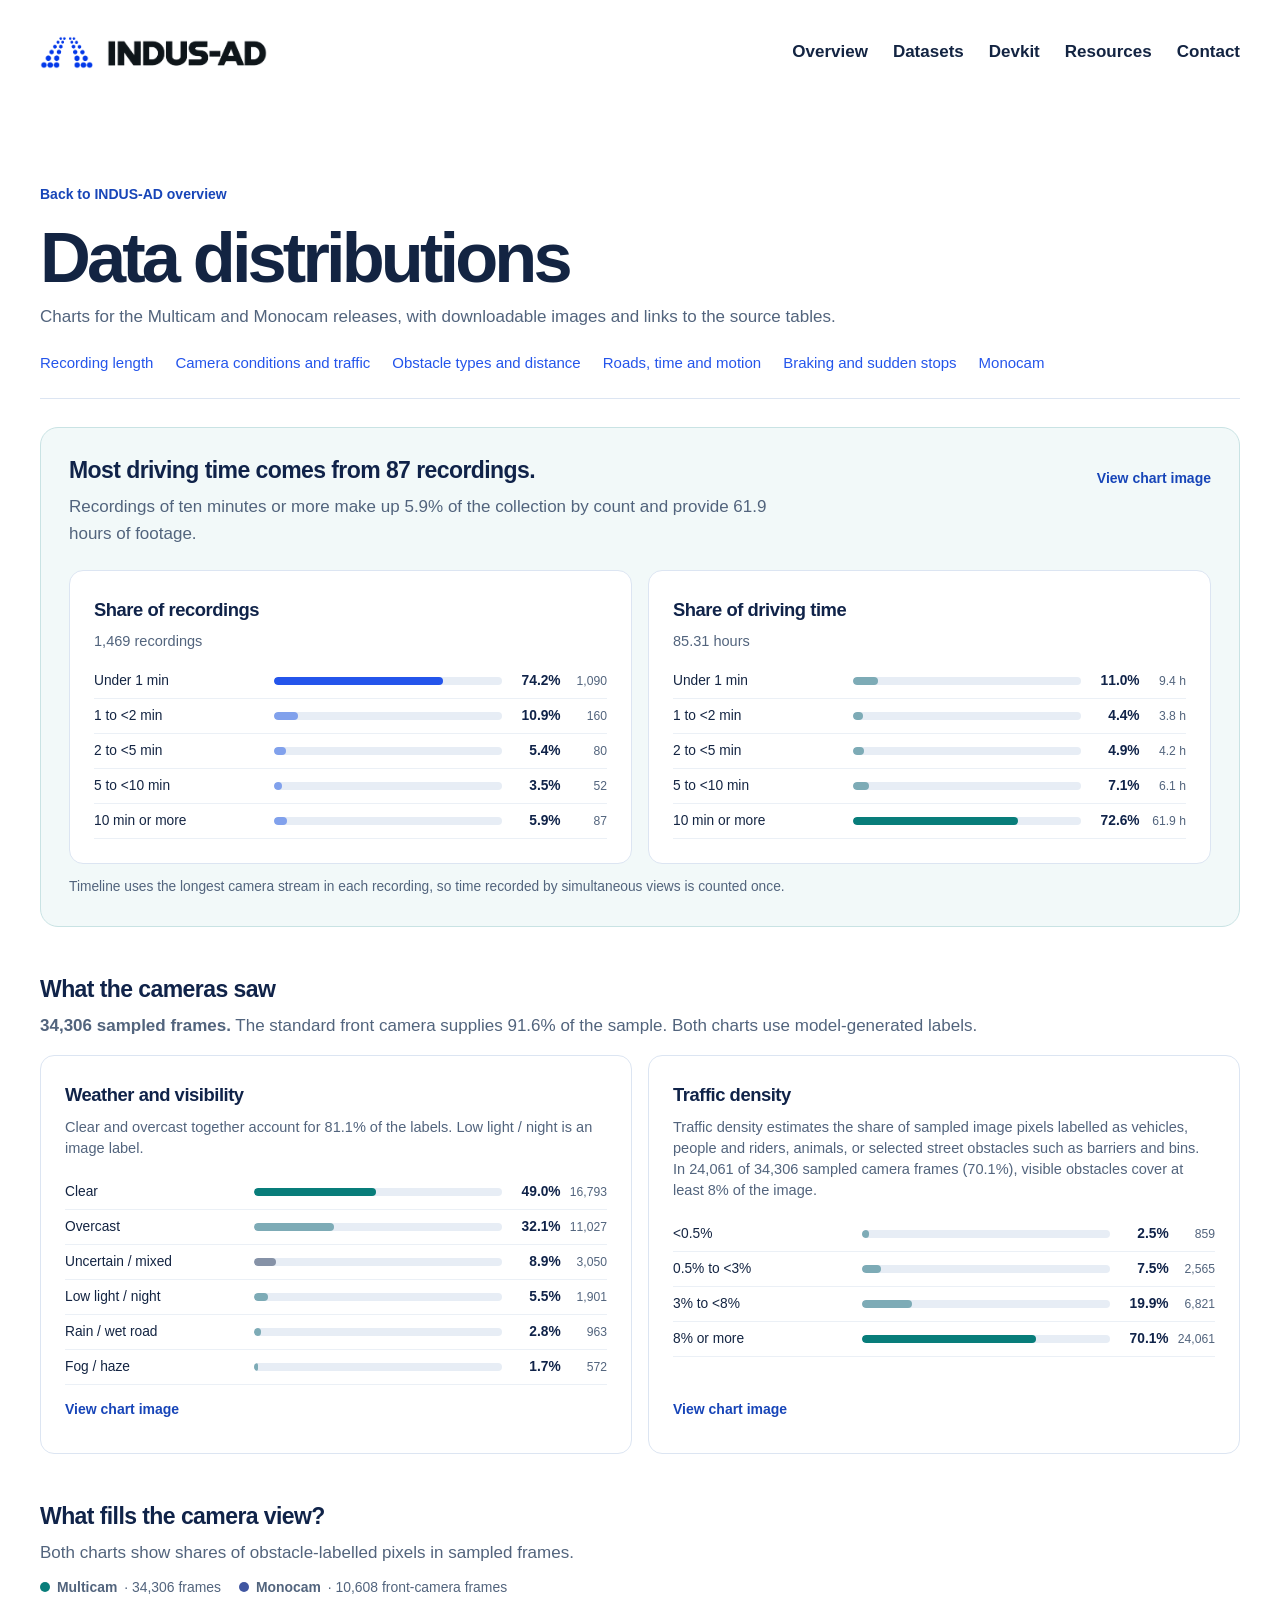
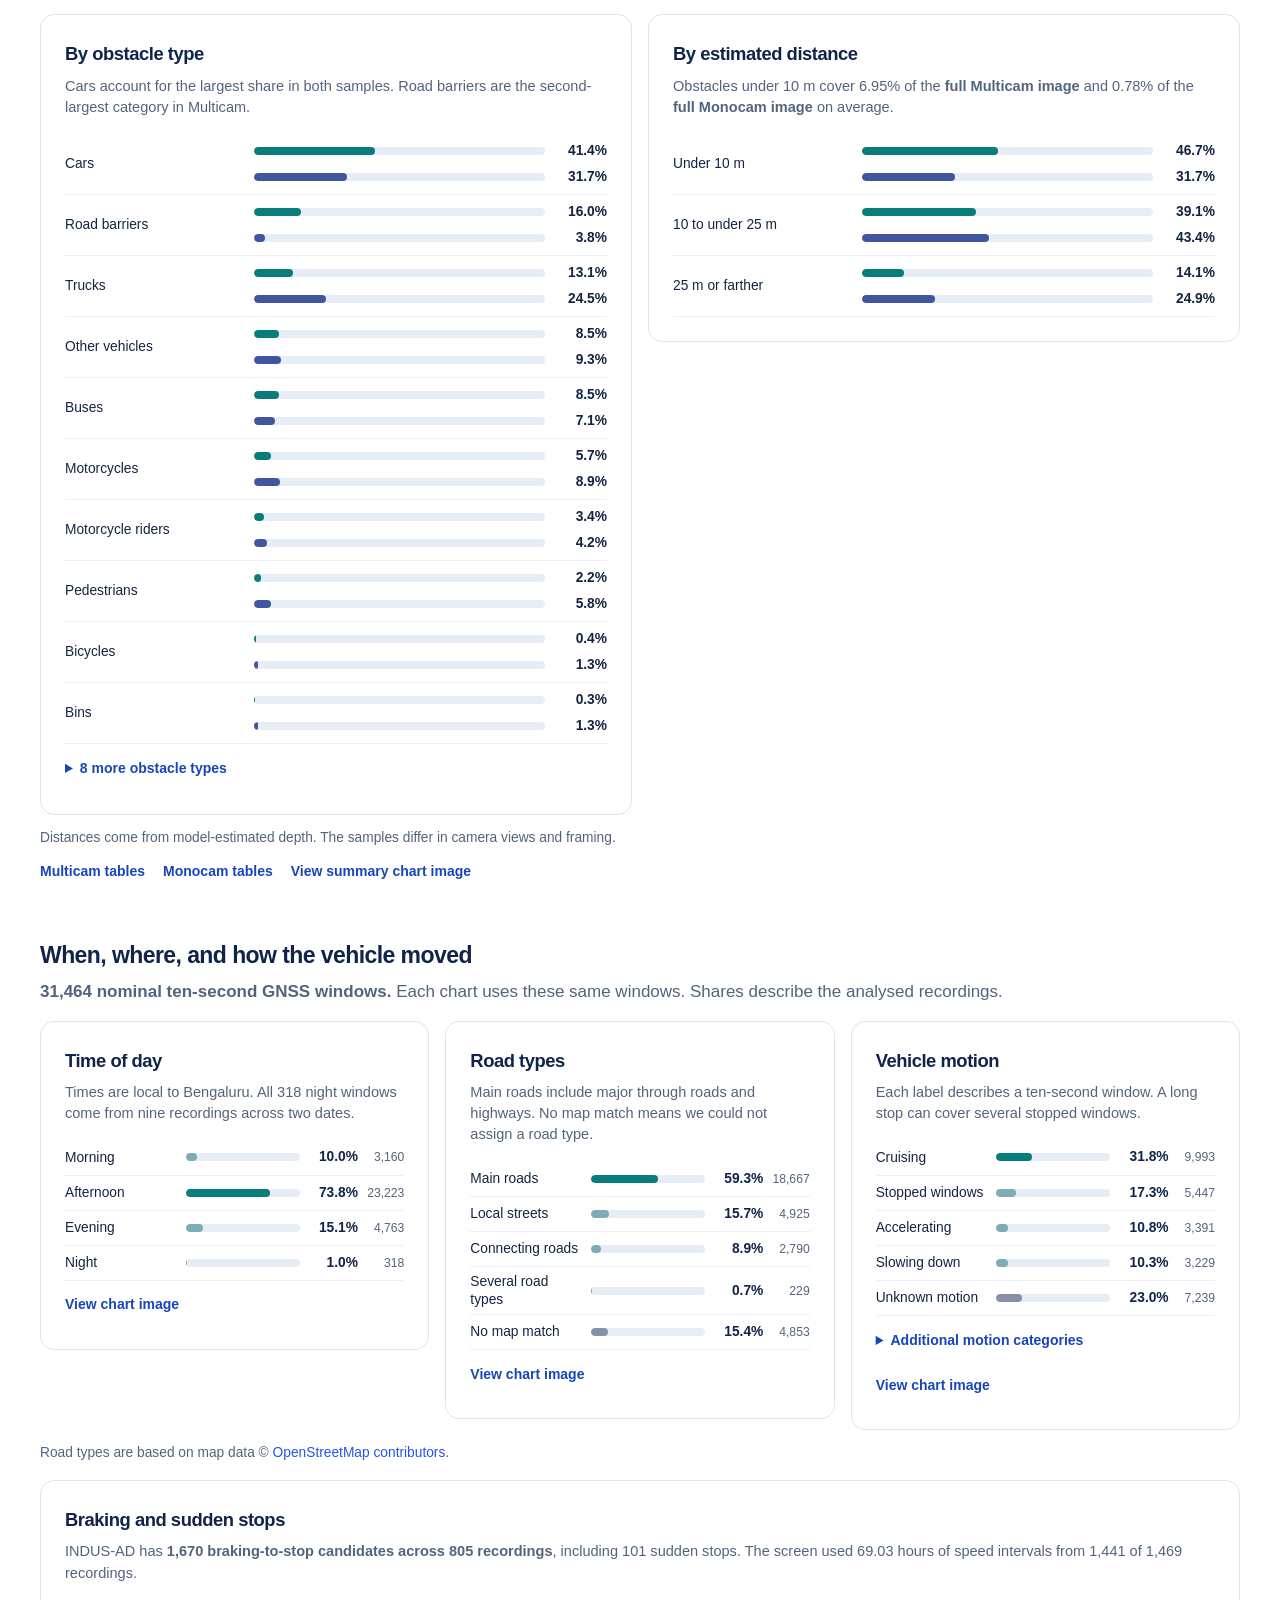
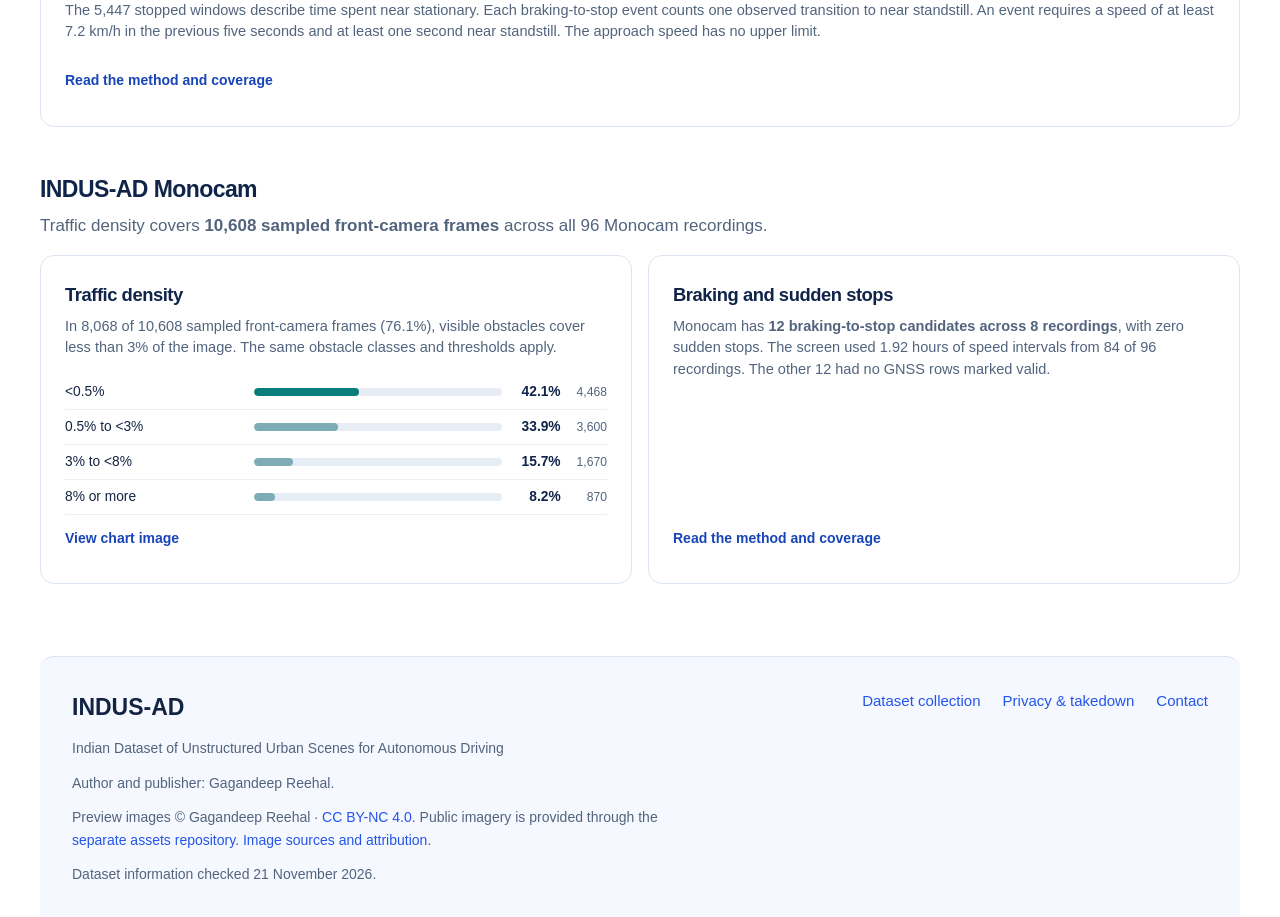
==== commit dba595e8: "Align distribution card sizes and padding" ====
--- a/distributions.html
+++ b/distributions.html
@@ -1,5 +1,5 @@
 <!doctype html>
-<html lang="en"><head><meta charset="utf-8"><meta name="viewport" content="width=device-width,initial-scale=1"><meta name="description" content="Explore the distributions of recording lengths, camera conditions, obstacles, and vehicle motion in INDUS-AD."><title>Data distributions | INDUS-AD</title><link rel="stylesheet" href="styles.css?v=distributions-page-v1"></head>
+<html lang="en"><head><meta charset="utf-8"><meta name="viewport" content="width=device-width,initial-scale=1"><meta name="description" content="Explore the distributions of recording lengths, camera conditions, obstacles, and vehicle motion in INDUS-AD."><title>Data distributions | INDUS-AD</title><link rel="stylesheet" href="styles.css?v=distributions-spacing-v1"></head>
 <body><a class="skip" href="#main">Skip to content</a><header class="wrap"><a class="brand" href="index.html" aria-label="INDUS-AD home"><span class="brand-symbol" aria-hidden="true"></span><span class="brand-text"><span class="brand-wordmark" aria-hidden="true"></span></span></a><nav aria-label="Main navigation"><a href="index.html#overview">Overview</a><a href="index.html#datasets">Datasets</a><a href="index.html#devkit">Devkit</a><a href="index.html#resources">Resources</a><a href="index.html#contact">Contact</a></nav></header>
 <main id="main" class="wrap distribution-section distribution-page">
   <div class="distribution-page-intro">
--- a/styles.css
+++ b/styles.css
@@ -121,15 +121,37 @@
 .obstacle-bar .distribution-track > span { background: #087d7a; }
 .obstacle-bar + .obstacle-bar .distribution-track > span { background: #4056a1; }
 
-.distribution-directory .section-heading { margin-bottom: 26px; }
-.distribution-directory .distribution-grid > a { display: block; text-decoration: none; }
+.distribution-directory, .distribution-page {
+  --distribution-gap: clamp(12px, 1.4vw, 16px);
+  --distribution-padding: clamp(16px, 2.1vw, 24px);
+}
+.distribution-directory { padding-block: clamp(32px, 5vw, 60px); }
+.distribution-directory .section-heading { margin-bottom: clamp(16px, 2.4vw, 26px); }
+.distribution-directory .distribution-grid {
+  grid-auto-rows: 1fr;
+  align-items: stretch;
+  gap: var(--distribution-gap);
+  margin-top: 0;
+}
+.distribution-directory .distribution-grid > a { display: block; padding: var(--distribution-padding); text-decoration: none; }
 .distribution-directory .distribution-grid > a:hover { border-color: var(--blue); }
 .distribution-directory .distribution-grid > a:hover h3 { text-decoration: underline; text-underline-offset: .18em; }
-.distribution-directory .distribution-grid > a > p { margin: 8px 0 0; color: var(--muted); font-size: .92rem; }
+.distribution-directory .distribution-grid > a > h3 { font-size: clamp(1.05rem, 1.65vw, 1.25rem); line-height: 1.3; }
+.distribution-directory .distribution-grid > a > p { margin: 6px 0 0; color: var(--muted); font-size: .92rem; line-height: 1.45; }
 .distribution-directory .distribution-grid-three .distribution-card:last-child { grid-column: auto; }
+.distribution-directory > .distribution-download { margin-top: 10px; }
 .distribution-page { padding-block: clamp(30px, 6vw, 72px); }
 .distribution-page .distribution-page-intro h1 { margin: 10px 0; font-size: clamp(2.4rem, 6vw, 4.4rem); }
 .distribution-page .distribution-page-intro p { color: var(--muted); }
 .distribution-page .distribution-page-intro .distribution-download { min-height: 36px; }
-.distribution-page .contents { margin-bottom: 28px; padding-block: 20px; }
-.distribution-page #multicam-stop-candidates { margin-top: 16px; }
+.distribution-page .contents { margin-bottom: clamp(18px, 2.5vw, 28px); padding-block: 16px; }
+.distribution-page .distribution-duration { padding: clamp(12px, 2.5vw, 28px); }
+.distribution-page .distribution-group { margin-top: clamp(26px, 4vw, 48px); }
+.distribution-page .distribution-grid { gap: var(--distribution-gap); }
+.distribution-page .distribution-card { padding: var(--distribution-padding); }
+.distribution-page .distribution-length-grid,
+.distribution-page [aria-labelledby="distribution-camera"] .distribution-grid,
+.distribution-page #monocam-distributions .distribution-grid { align-items: stretch; }
+.distribution-page .distribution-grid > .distribution-card { display: flex; flex-direction: column; }
+.distribution-page .distribution-grid > .distribution-card > .distribution-download { margin-top: auto; padding-top: 4px; }
+.distribution-page #multicam-stop-candidates { margin-top: var(--distribution-gap); }
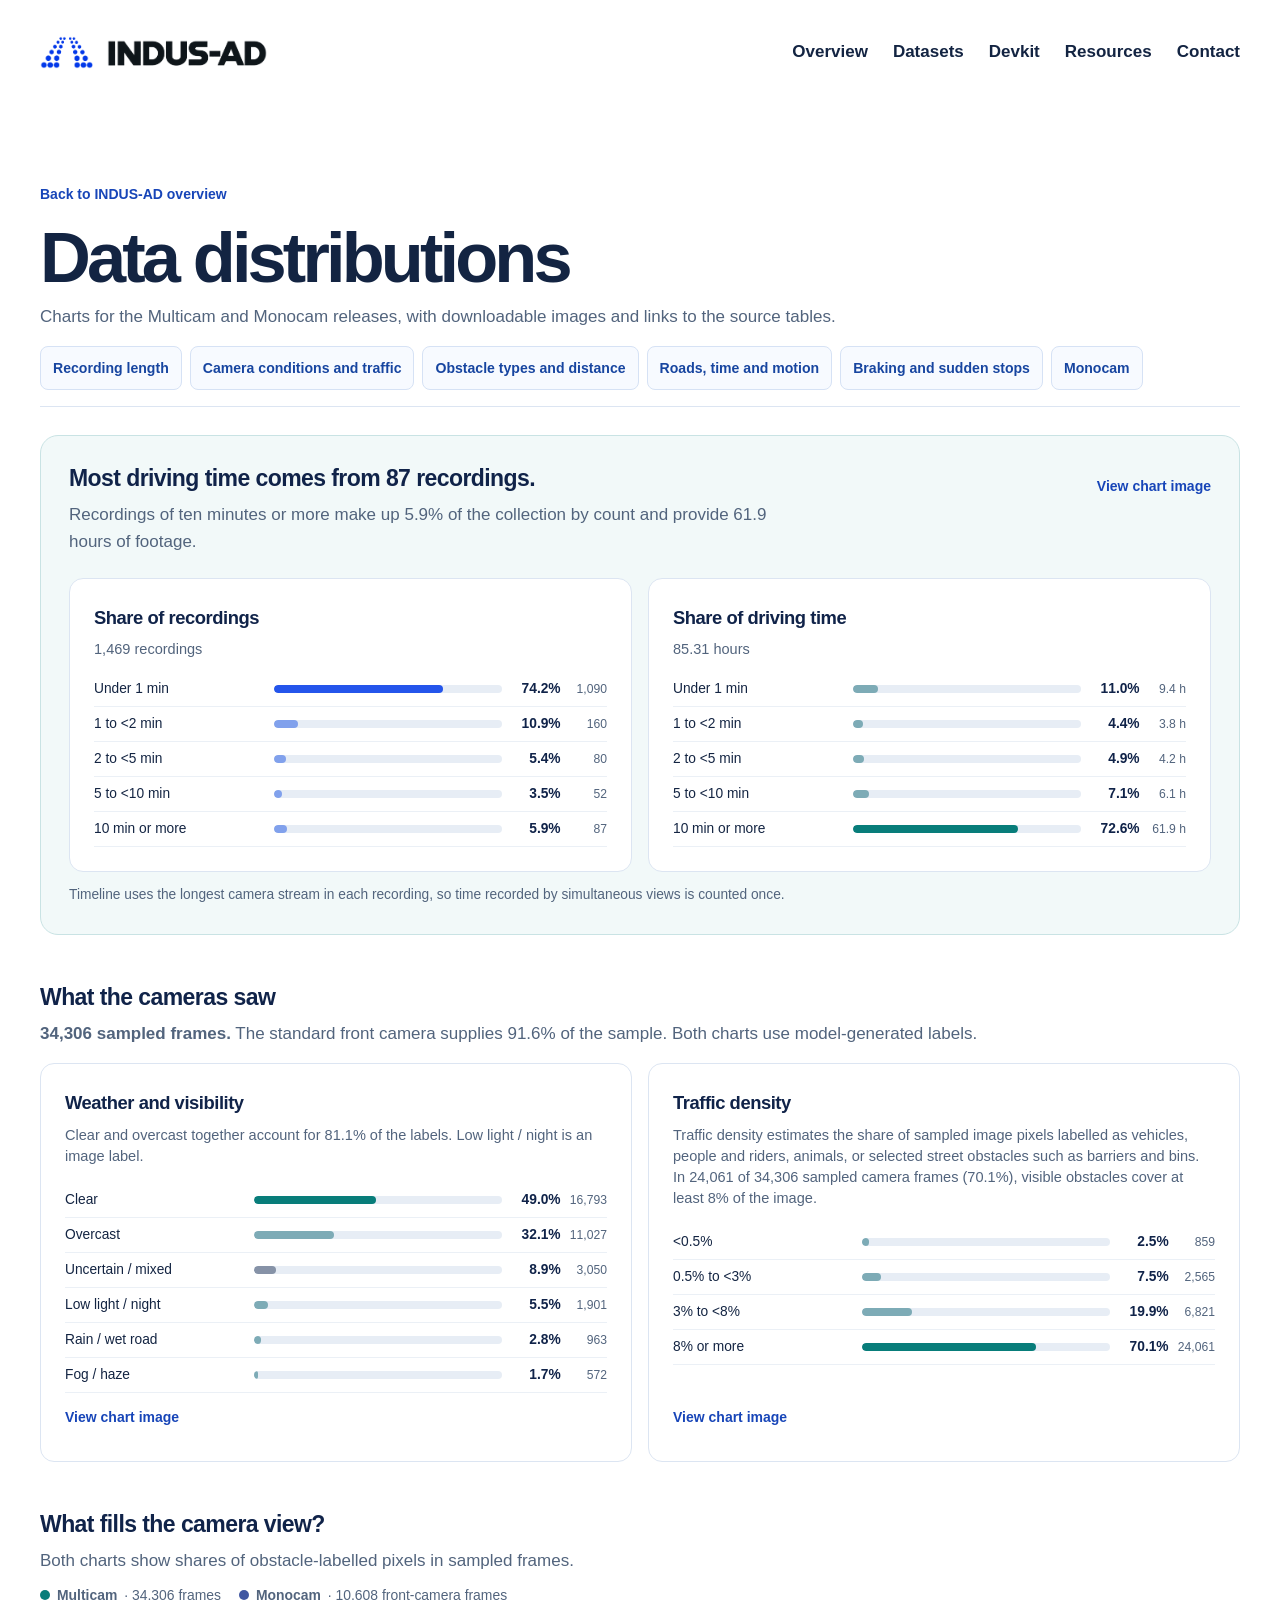
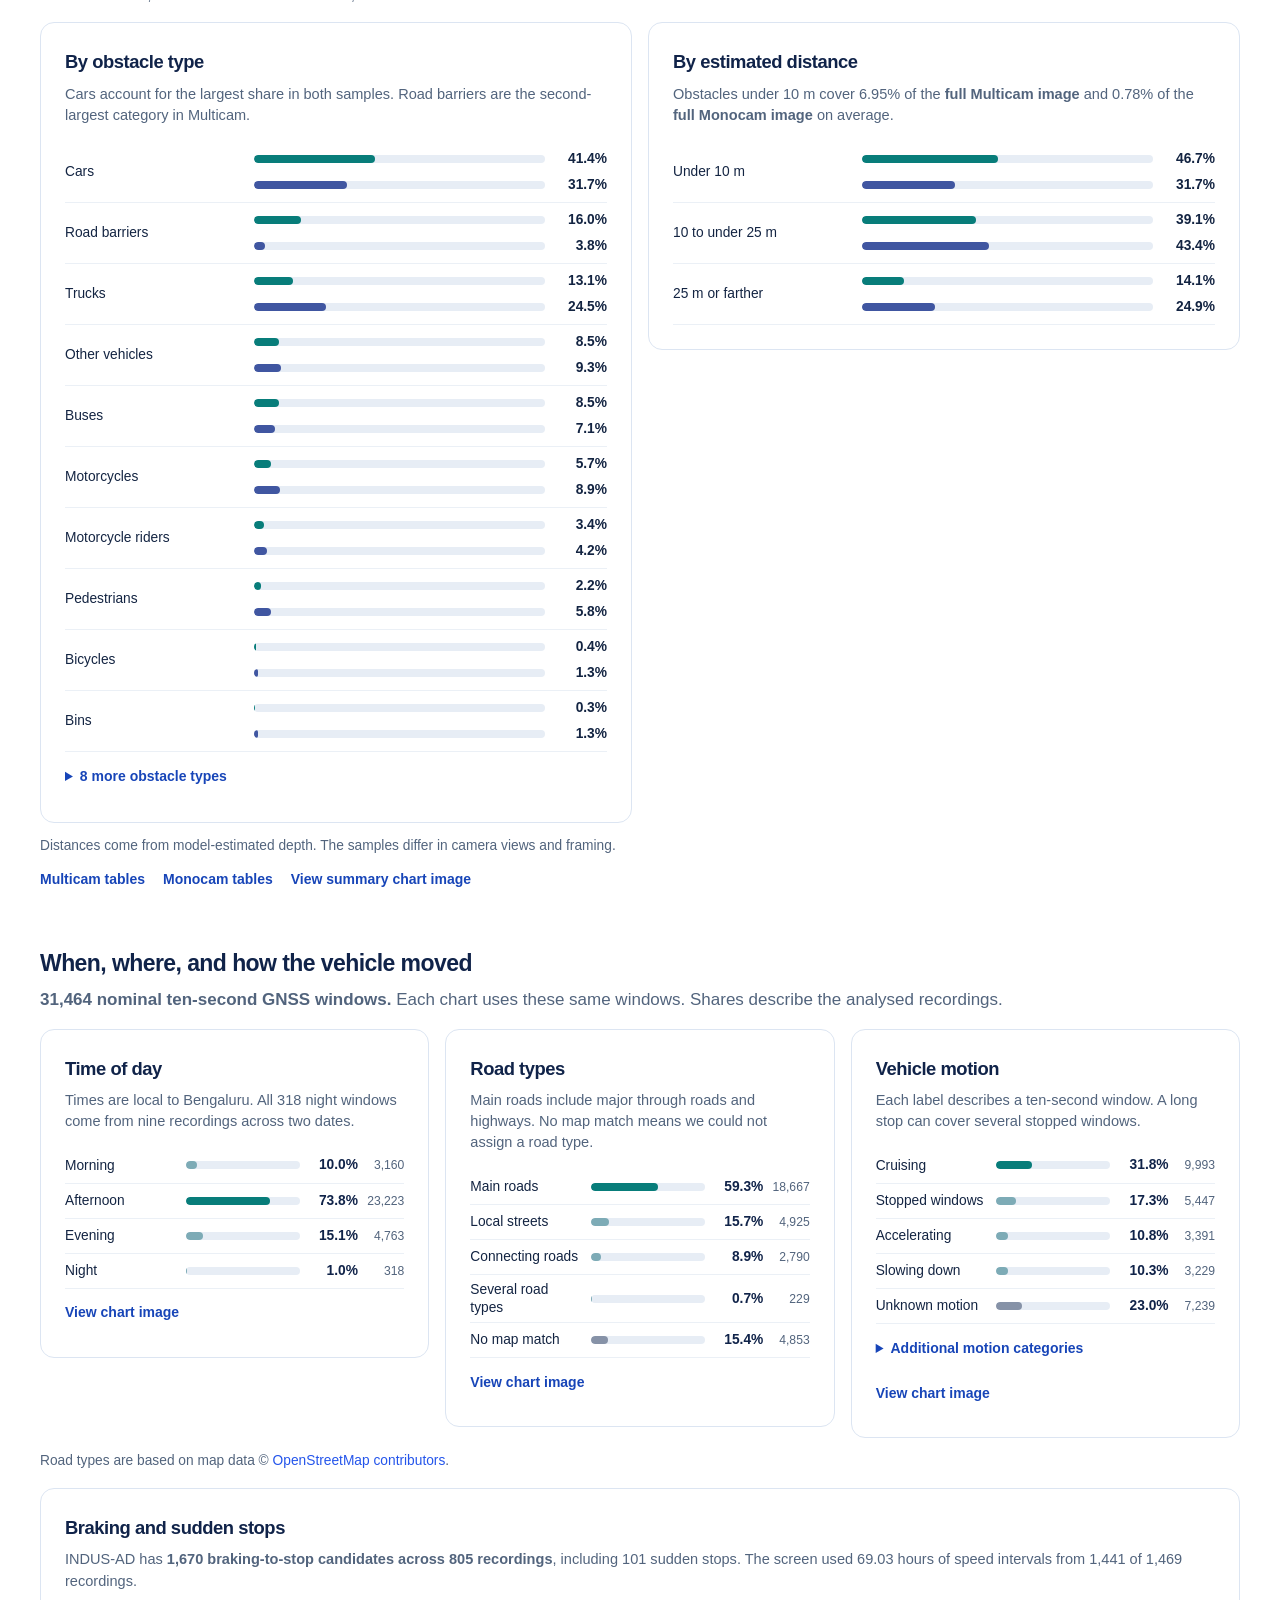
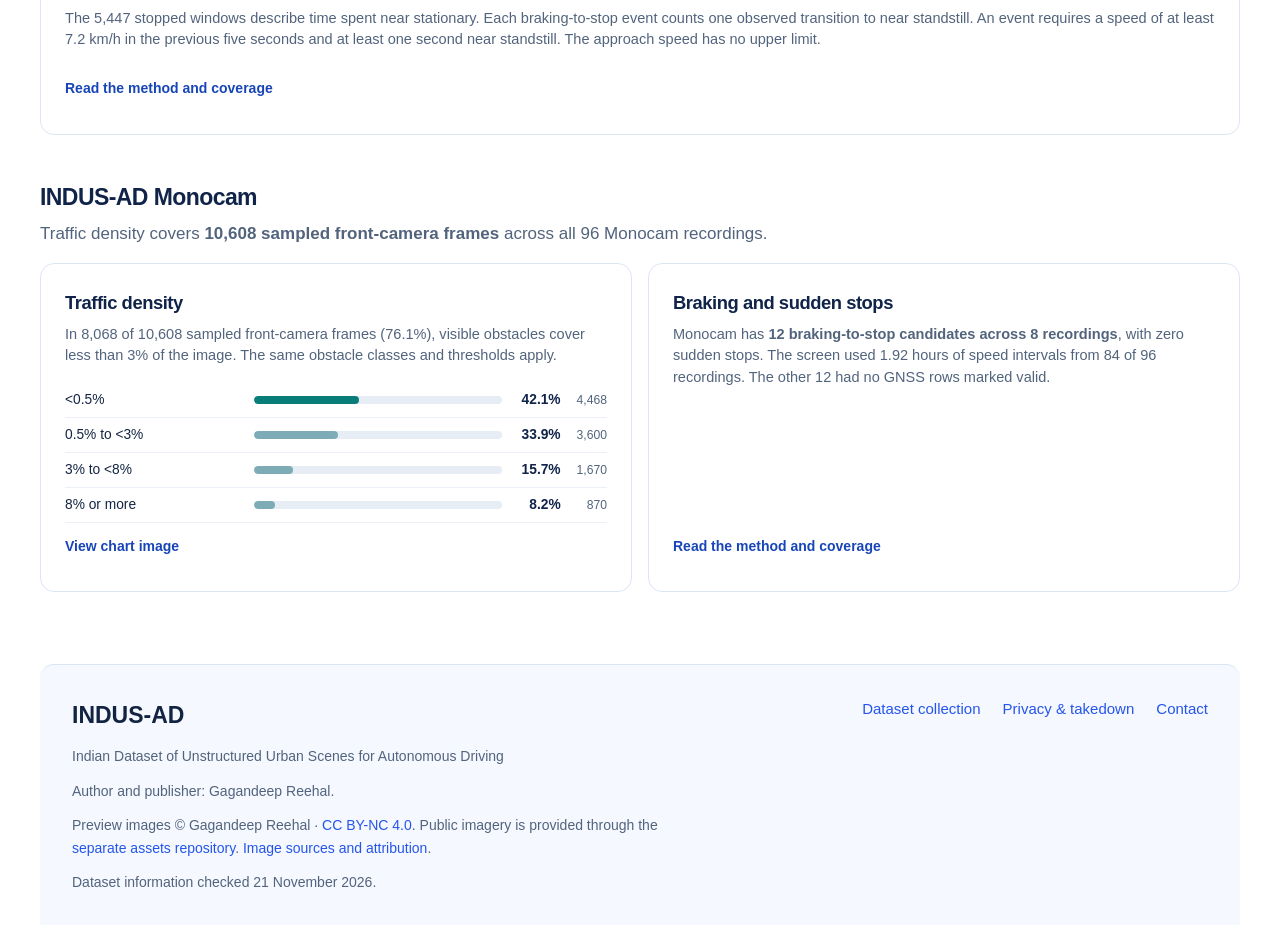
==== commit 8e13e863: "Show chart highlights on the distributions directory" ====
--- a/distributions.html
+++ b/distributions.html
@@ -1,5 +1,5 @@
 <!doctype html>
-<html lang="en"><head><meta charset="utf-8"><meta name="viewport" content="width=device-width,initial-scale=1"><meta name="description" content="Explore the distributions of recording lengths, camera conditions, obstacles, and vehicle motion in INDUS-AD."><title>Data distributions | INDUS-AD</title><link rel="stylesheet" href="styles.css?v=distributions-spacing-v1"></head>
+<html lang="en"><head><meta charset="utf-8"><meta name="viewport" content="width=device-width,initial-scale=1"><meta name="description" content="Explore the distributions of recording lengths, camera conditions, obstacles, and vehicle motion in INDUS-AD."><title>Data distributions | INDUS-AD</title><link rel="stylesheet" href="styles.css?v=distributions-cards-v1"></head>
 <body><a class="skip" href="#main">Skip to content</a><header class="wrap"><a class="brand" href="index.html" aria-label="INDUS-AD home"><span class="brand-symbol" aria-hidden="true"></span><span class="brand-text"><span class="brand-wordmark" aria-hidden="true"></span></span></a><nav aria-label="Main navigation"><a href="index.html#overview">Overview</a><a href="index.html#datasets">Datasets</a><a href="index.html#devkit">Devkit</a><a href="index.html#resources">Resources</a><a href="index.html#contact">Contact</a></nav></header>
 <main id="main" class="wrap distribution-section distribution-page">
   <div class="distribution-page-intro">
--- a/styles.css
+++ b/styles.css
@@ -139,7 +139,6 @@
 .distribution-directory .distribution-grid > a > h3 { font-size: clamp(1.05rem, 1.65vw, 1.25rem); line-height: 1.3; }
 .distribution-directory .distribution-grid > a > p { margin: 6px 0 0; color: var(--muted); font-size: .92rem; line-height: 1.45; }
 .distribution-directory .distribution-grid-three .distribution-card:last-child { grid-column: auto; }
-.distribution-directory > .distribution-download { margin-top: 10px; }
 .distribution-page { padding-block: clamp(30px, 6vw, 72px); }
 .distribution-page .distribution-page-intro h1 { margin: 10px 0; font-size: clamp(2.4rem, 6vw, 4.4rem); }
 .distribution-page .distribution-page-intro p { color: var(--muted); }
@@ -155,3 +154,66 @@
 .distribution-page .distribution-grid > .distribution-card { display: flex; flex-direction: column; }
 .distribution-page .distribution-grid > .distribution-card > .distribution-download { margin-top: auto; padding-top: 4px; }
 .distribution-page #multicam-stop-candidates { margin-top: var(--distribution-gap); }
+
+.distribution-directory .section-heading { display: flex; justify-content: space-between; align-items: end; flex-wrap: wrap; gap: 14px 24px; }
+.distribution-directory .section-heading > .button { display: inline-flex; align-items: center; min-height: 44px; gap: 12px; }
+.distribution-directory-intro p { margin: 8px 0 0; color: var(--muted); font-size: 1.08rem; max-width: 54ch; }
+.distribution-directory .distribution-grid > a {
+  position: relative;
+  display: flex;
+  flex-direction: column;
+  gap: 9px;
+  background: #f7faff;
+  border-color: #d8e5f7;
+  transition: border-color .16s ease, background .16s ease, box-shadow .16s ease;
+}
+.distribution-directory .distribution-grid > a:hover,
+.distribution-directory .distribution-grid > a:focus-visible {
+  background: #fff;
+  border-color: #647fb9;
+  box-shadow: 0 6px 20px #244e8512;
+}
+.distribution-directory .distribution-grid > a > h3 { padding-right: 2.25rem; }
+.distribution-directory .distribution-grid > a > .distribution-card-fact {
+  display: flex;
+  flex-direction: column;
+  gap: 4px;
+  margin: 0;
+  font-size: .91rem;
+  line-height: 1.4;
+}
+.distribution-card-fact strong { color: #1745a0; font-size: clamp(1.6rem, 3vw, 2.1rem); line-height: 1.12; letter-spacing: -.035em; font-variant-numeric: tabular-nums; }
+.distribution-card-arrow {
+  position: absolute;
+  top: var(--distribution-padding);
+  right: var(--distribution-padding);
+  display: grid;
+  width: 1.8rem;
+  height: 1.8rem;
+  place-items: center;
+  border: 1px solid #cddcf3;
+  border-radius: 50%;
+  background: #fff;
+  color: #1745a0;
+}
+.distribution-directory .distribution-grid > a:hover .distribution-card-arrow,
+.distribution-directory .distribution-grid > a:focus-visible .distribution-card-arrow { background: #1745a0; color: #fff; }
+.distribution-directory a:focus-visible, .distribution-page .contents a:focus-visible { outline: 2px solid #1745a0; outline-offset: 3px; }
+.distribution-page .contents { gap: 8px; }
+.distribution-page .contents a {
+  display: inline-flex;
+  min-height: 44px;
+  align-items: center;
+  padding: 6px 12px;
+  border: 1px solid #d6e2f5;
+  border-radius: 8px;
+  background: #f7faff;
+  color: #1745a0;
+  font-size: .88rem;
+  font-weight: 700;
+  text-decoration: none;
+}
+.distribution-page .contents a:hover, .distribution-page .contents a:focus-visible { background: #eaf1ff; }
+@media (prefers-reduced-motion: reduce) {
+  .distribution-directory .distribution-grid > a { transition: none; }
+}
